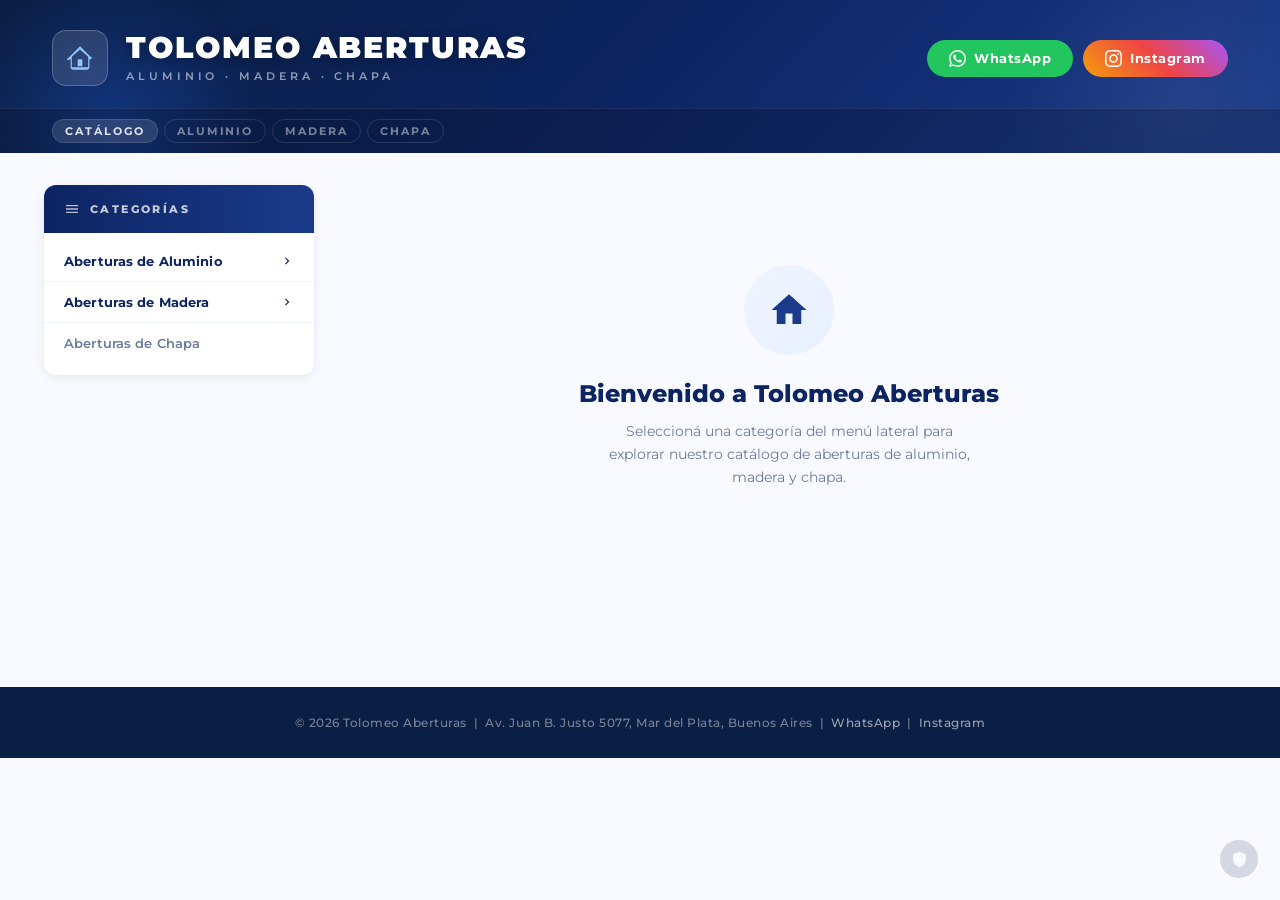
==== index.html @ f0bce443 "Add files via upload" ====
<!DOCTYPE html>
<html lang="es">
<head>
  <meta charset="UTF-8">
  <meta name="viewport" content="width=device-width, initial-scale=1.0">
  <title>Tolomeo Aberturas</title>
  <link rel="preconnect" href="https://fonts.googleapis.com">
  <link rel="preconnect" href="https://fonts.gstatic.com" crossorigin>
  <link href="https://fonts.googleapis.com/css2?family=Montserrat:wght@300;400;600;700;800;900&family=Merriweather:ital,wght@0,300;1,300&display=swap" rel="stylesheet">
  <script src="https://www.gstatic.com/firebasejs/9.23.0/firebase-app-compat.js"></script>
  <script src="https://www.gstatic.com/firebasejs/9.23.0/firebase-firestore-compat.js"></script>
  <style>
    :root {
      --blue-900: #0a1f44;
      --blue-800: #0c2461;
      --blue-700: #1a3a8a;
      --blue-500: #2563eb;
      --blue-100: #e8f0ff;
      --blue-50:  #f0f5ff;
      --gold:     #d4a630;
      --white:    #ffffff;
      --gray-50:  #f8faff;
      --gray-100: #edf1f9;
      --gray-300: #b0bcd4;
      --gray-500: #6b7a9c;
      --gray-700: #2d3a58;
      --shadow-sm: 0 2px 10px rgba(10,31,68,0.08);
      --shadow:    0 6px 28px rgba(10,31,68,0.13);
      --shadow-lg: 0 12px 48px rgba(10,31,68,0.2);
      --radius:    12px;
      --tr:        all 0.28s cubic-bezier(.4,0,.2,1);
    }
    *, *::before, *::after { box-sizing: border-box; margin: 0; padding: 0; }
    body {
      font-family: 'Montserrat', sans-serif;
      background: var(--gray-50);
      color: var(--gray-700);
      min-height: 100vh;
    }

    /* ── HEADER ─────────────────────────────────── */
    header {
      background: linear-gradient(135deg, var(--blue-900) 0%, var(--blue-800) 50%, var(--blue-700) 100%);
      position: relative;
      overflow: hidden;
    }
    header::before {
      content: '';
      position: absolute; top: -80px; right: -80px;
      width: 360px; height: 360px;
      background: radial-gradient(circle, rgba(255,255,255,0.06) 0%, transparent 70%);
      border-radius: 50%;
    }
    header::after {
      content: '';
      position: absolute; bottom: -120px; left: -40px;
      width: 300px; height: 300px;
      background: radial-gradient(circle, rgba(37,99,235,0.3) 0%, transparent 70%);
      border-radius: 50%;
    }
    .header-top {
      max-width: 1240px; margin: 0 auto;
      padding: 30px 32px 22px;
      display: flex; align-items: center; justify-content: space-between;
      position: relative; z-index: 2;
      gap: 20px; flex-wrap: wrap;
    }
    .brand { display: flex; align-items: center; gap: 18px; }
    .brand-icon {
      width: 56px; height: 56px;
      background: rgba(255,255,255,0.12);
      border: 1px solid rgba(255,255,255,0.22);
      border-radius: 14px;
      display: flex; align-items: center; justify-content: center;
      backdrop-filter: blur(4px);
    }
    .brand-icon svg { width: 28px; height: 28px; fill: #93c5fd; }
    .brand-text h1 {
      font-size: 1.9rem; font-weight: 900;
      color: #fff;
      letter-spacing: 0.06em; text-transform: uppercase;
      line-height: 1; text-shadow: 0 2px 12px rgba(0,0,0,0.3);
    }
    .brand-text p {
      font-size: 0.7rem; font-weight: 600;
      color: rgba(255,255,255,0.55);
      letter-spacing: 0.35em; text-transform: uppercase;
      margin-top: 5px;
    }
    .header-actions { display: flex; gap: 10px; align-items: center; flex-wrap: wrap; }
    .btn-contact {
      display: inline-flex; align-items: center; gap: 8px;
      padding: 10px 22px; border-radius: 50px;
      font-family: 'Montserrat', sans-serif;
      font-weight: 700; font-size: 0.8rem; letter-spacing: 0.04em;
      text-decoration: none; transition: var(--tr);
      white-space: nowrap;
    }
    .btn-contact svg { width: 17px; height: 17px; fill: currentColor; flex-shrink: 0; }
    .btn-wa  { background: #22c55e; color: #fff; }
    .btn-wa:hover  { background: #16a34a; transform: translateY(-2px); box-shadow: 0 8px 24px rgba(34,197,94,0.45); }
    .btn-ig  { background: linear-gradient(45deg,#f59e0b,#ef4444,#a855f7); color: #fff; }
    .btn-ig:hover  { transform: translateY(-2px); box-shadow: 0 8px 24px rgba(168,85,247,0.45); }

    .header-bar {
      background: rgba(0,0,0,0.18);
      border-top: 1px solid rgba(255,255,255,0.08);
      position: relative; z-index: 2;
    }
    .header-bar-inner {
      max-width: 1240px; margin: 0 auto; padding: 10px 32px;
      display: flex; align-items: center; gap: 6px;
    }
    .bar-tag {
      font-size: 0.68rem; font-weight: 700; letter-spacing: 0.18em;
      text-transform: uppercase; color: rgba(255,255,255,0.45);
      padding: 4px 12px; border-radius: 20px;
      border: 1px solid rgba(255,255,255,0.12);
    }
    .bar-tag.active {
      background: rgba(255,255,255,0.12);
      color: rgba(255,255,255,0.85);
    }

    /* ── LAYOUT ─────────────────────────────────── */
    .layout {
      max-width: 1240px; margin: 0 auto;
      padding: 32px 24px;
      display: grid; grid-template-columns: 270px 1fr;
      gap: 28px; align-items: start;
    }

    /* ── SIDEBAR ─────────────────────────────────── */
    .sidebar {
      position: sticky; top: 24px;
      background: #fff;
      border-radius: var(--radius);
      box-shadow: var(--shadow-sm);
      overflow: hidden;
    }
    .sidebar-header {
      background: linear-gradient(90deg, var(--blue-800), var(--blue-700));
      padding: 16px 20px;
      display: flex; align-items: center; gap: 10px;
    }
    .sidebar-header svg { width: 16px; height: 16px; fill: rgba(255,255,255,0.7); }
    .sidebar-header span {
      font-size: 0.68rem; font-weight: 800;
      letter-spacing: 0.22em; text-transform: uppercase;
      color: rgba(255,255,255,0.75);
    }
    .sidebar-body { padding: 8px 0 12px; }

    /* Accordion level-1 */
    .acc1 { list-style: none; }
    .acc1 > li { border-bottom: 1px solid var(--gray-100); }
    .acc1 > li:last-child { border-bottom: none; }

    .acc-btn {
      width: 100%; background: none; border: none; cursor: pointer;
      display: flex; align-items: center; justify-content: space-between;
      padding: 12px 20px;
      font-family: 'Montserrat', sans-serif;
      font-weight: 700; font-size: 0.82rem;
      color: var(--blue-800);
      text-align: left; letter-spacing: 0.01em;
      transition: var(--tr);
    }
    .acc-btn:hover { background: var(--blue-50); color: var(--blue-500); }
    .acc-btn.open  { background: var(--blue-50); color: var(--blue-700); }
    .acc-btn .chevron {
      width: 14px; height: 14px; fill: currentColor;
      transition: transform 0.3s ease; flex-shrink: 0;
    }
    .acc-btn.open .chevron { transform: rotate(90deg); }

    .acc-body {
      overflow: hidden; max-height: 0;
      transition: max-height 0.35s cubic-bezier(.4,0,.2,1);
    }
    .acc-body.open { max-height: 600px; }

    /* Level-2 */
    .acc2 { list-style: none; padding: 4px 0; }

    .acc2-btn {
      width: 100%; background: none; border: none; cursor: pointer;
      display: flex; align-items: center; justify-content: space-between;
      padding: 9px 20px 9px 34px;
      font-family: 'Montserrat', sans-serif;
      font-weight: 600; font-size: 0.78rem;
      color: var(--gray-500); text-align: left;
      transition: var(--tr);
    }
    .acc2-btn:hover { color: var(--blue-700); background: var(--blue-50); }
    .acc2-btn.open  { color: var(--blue-700); }
    .acc2-btn .chevron { width: 12px; height: 12px; fill: currentColor; transition: transform 0.3s; flex-shrink: 0; }
    .acc2-btn.open .chevron { transform: rotate(90deg); }

    .acc2-body { overflow: hidden; max-height: 0; transition: max-height 0.3s ease; }
    .acc2-body.open { max-height: 200px; }

    /* Level-3 leaves */
    .acc3 { list-style: none; padding: 4px 0 6px; }
    .leaf {
      padding: 8px 20px 8px 50px;
      font-size: 0.76rem; font-weight: 500;
      color: var(--gray-500); cursor: pointer;
      transition: var(--tr);
      display: flex; align-items: center; gap: 8px;
    }
    .leaf::before {
      content: ''; width: 4px; height: 4px; border-radius: 50%;
      background: var(--gray-300); flex-shrink: 0; transition: var(--tr);
    }
    .leaf:hover { color: var(--blue-700); background: var(--blue-50); }
    .leaf:hover::before { background: var(--blue-500); }
    .leaf.sel { color: var(--blue-700); background: var(--blue-100); font-weight: 700; }
    .leaf.sel::before { background: var(--blue-700); }

    /* Direct leaf (no children) */
    .acc-btn.leaf-dir {
      color: var(--gray-500); font-weight: 600; font-size: 0.82rem;
    }
    .acc-btn.leaf-dir:hover { color: var(--blue-700); }
    .acc-btn.leaf-dir.sel { background: var(--blue-100); color: var(--blue-700); font-weight: 700; }

    /* ── PRODUCTS AREA ───────────────────────────── */
    main { min-height: 400px; }

    .prod-header {
      display: flex; align-items: flex-end; justify-content: space-between;
      margin-bottom: 24px; padding-bottom: 16px;
      border-bottom: 2px solid var(--gray-100);
    }
    .prod-header h2 {
      font-size: 1.3rem; font-weight: 800;
      color: var(--blue-800); letter-spacing: 0.02em;
    }
    .prod-count {
      font-size: 0.75rem; font-weight: 600;
      color: var(--gray-300); letter-spacing: 0.06em;
    }

    .prod-grid {
      display: grid;
      grid-template-columns: repeat(auto-fill, minmax(210px, 1fr));
      gap: 20px;
    }

    .prod-card {
      background: #fff; border-radius: var(--radius);
      box-shadow: var(--shadow-sm); overflow: hidden;
      transition: var(--tr); cursor: default;
    }
    .prod-card:hover { transform: translateY(-5px); box-shadow: var(--shadow); }
    .prod-card img {
      width: 100%; max-width: 100%; height: 185px; object-fit: cover; display: block;
    }
    .prod-card-placeholder {
      width: 100%; height: 185px;
      background: linear-gradient(135deg, var(--blue-50), var(--gray-100));
      display: flex; align-items: center; justify-content: center;
    }
    .prod-card-placeholder svg { width: 44px; height: 44px; fill: var(--gray-300); }
    .prod-info { padding: 16px 18px 18px; }
    .prod-title {
      font-size: 0.9rem; font-weight: 700;
      color: var(--blue-800); margin-bottom: 7px; line-height: 1.35;
    }
    .prod-caption {
      font-size: 0.76rem; color: var(--gray-500);
      line-height: 1.55; margin-bottom: 12px;
      font-family: 'Merriweather', serif; font-style: italic; font-weight: 300;
    }
    .prod-price {
      font-size: 1.05rem; font-weight: 900;
      color: var(--blue-700); letter-spacing: 0.02em;
      display: inline-block;
      background: var(--blue-50); padding: 4px 12px; border-radius: 6px;
    }

    /* States */
    .state-welcome {
      display: flex; flex-direction: column; align-items: center;
      justify-content: center; text-align: center; padding: 80px 20px;
    }
    .state-icon {
      width: 90px; height: 90px; border-radius: 50%;
      background: linear-gradient(135deg, var(--blue-50), var(--blue-100));
      display: flex; align-items: center; justify-content: center;
      margin-bottom: 24px;
    }
    .state-icon svg { width: 42px; height: 42px; fill: var(--blue-700); }
    .state-welcome h2 {
      font-size: 1.5rem; font-weight: 800; color: var(--blue-800);
      margin-bottom: 12px;
    }
    .state-welcome p {
      font-size: 0.88rem; color: var(--gray-500); max-width: 380px;
      line-height: 1.65; margin: 0 auto;
    }

    .state-empty { text-align: center; padding: 60px 20px; color: var(--gray-300); }
    .state-empty svg { width: 56px; height: 56px; fill: var(--gray-100); margin-bottom: 14px; }
    .state-empty p { font-size: 0.85rem; font-weight: 600; }

    .loading {
      display: flex; align-items: center; justify-content: center;
      gap: 12px; padding: 60px; color: var(--gray-300); font-size: 0.85rem; font-weight: 600;
    }
    .spinner {
      width: 22px; height: 22px; border-radius: 50%;
      border: 2.5px solid var(--gray-100); border-top-color: var(--blue-500);
      animation: spin 0.75s linear infinite;
    }
    @keyframes spin { to { transform: rotate(360deg); } }

    /* ── FOOTER ─────────────────────────────────── */
    footer {
      margin-top: 70px;
      background: var(--blue-900);
      color: rgba(255,255,255,0.45);
      text-align: center; padding: 28px 24px;
      font-size: 0.78rem; font-weight: 500; letter-spacing: 0.04em;
    }
    footer a { color: rgba(255,255,255,0.6); text-decoration: none; }
    footer a:hover { color: rgba(255,255,255,0.9); }

    /* Floating admin link (hidden, subtle) */
    .admin-fab {
      position: fixed; bottom: 22px; right: 22px;
      width: 38px; height: 38px; border-radius: 50%;
      background: var(--blue-900); color: #fff;
      display: flex; align-items: center; justify-content: center;
      text-decoration: none; opacity: 0.15; transition: opacity 0.3s;
      z-index: 200;
    }
    .admin-fab:hover { opacity: 0.8; }
    .admin-fab svg { width: 17px; height: 17px; fill: #fff; }

    /* ── RESPONSIVE ─────────────────────────────── */
    @media (max-width: 800px) {
      .layout { grid-template-columns: 1fr; }
      .sidebar { position: static; }
      .header-top { flex-direction: column; text-align: center; align-items: center; }
      .brand-text h1 { font-size: 1.5rem; }
    }
  </style>
</head>
<body>

<!-- ═══ HEADER ═══════════════════════════════════════════ -->
<header>
  <div class="header-top">
    <div class="brand">
      <div class="brand-icon">
        <svg viewBox="0 0 24 24"><path d="M3 13h1v7c0 1.1.9 2 2 2h12c1.1 0 2-.9 2-2v-7h1c.55 0 1-.45 1-1s-.45-1-1-1L12 2 2 12c-.55 0-1 .45-1 1s.45 1 1 1zm9-8.31L19 11v9H5v-9l7-6.31zM10 13h4v6h-4z"/></svg>
      </div>
      <div class="brand-text">
        <h1>Tolomeo Aberturas</h1>
        <p>Aluminio &middot; Madera &middot; Chapa</p>
      </div>
    </div>
    <div class="header-actions">
      <a href="https://wa.me/2235220206?text=Hola!%20Quiero%20consultar%20sobre%20sus%20aberturas" 
         target="_blank" class="btn-contact btn-wa">
        <svg viewBox="0 0 24 24"><path d="M17.472 14.382c-.297-.149-1.758-.867-2.03-.967-.273-.099-.471-.148-.67.15-.197.297-.767.966-.94 1.164-.173.199-.347.223-.644.075-.297-.15-1.255-.463-2.39-1.475-.883-.788-1.48-1.761-1.653-2.059-.173-.297-.018-.458.13-.606.134-.133.298-.347.446-.52.149-.174.198-.298.298-.497.099-.198.05-.371-.025-.52-.075-.149-.669-1.612-.916-2.207-.242-.579-.487-.5-.669-.51-.173-.008-.371-.01-.57-.01-.198 0-.52.074-.792.372-.272.297-1.04 1.016-1.04 2.479 0 1.462 1.065 2.875 1.213 3.074.149.198 2.096 3.2 5.077 4.487.709.306 1.262.489 1.694.625.712.227 1.36.195 1.871.118.571-.085 1.758-.719 2.006-1.413.248-.694.248-1.289.173-1.413-.074-.124-.272-.198-.57-.347m-5.421 7.403h-.004a9.87 9.87 0 0 1-5.031-1.378l-.361-.214-3.741.982.998-3.648-.235-.374a9.86 9.86 0 0 1-1.51-5.26c.001-5.45 4.436-9.884 9.888-9.884 2.64 0 5.122 1.03 6.988 2.898a9.825 9.825 0 0 1 2.893 6.994c-.003 5.45-4.437 9.884-9.885 9.884m8.413-18.297A11.815 11.815 0 0 0 12.05 0C5.495 0 .16 5.335.157 11.892c0 2.096.547 4.142 1.588 5.945L.057 24l6.305-1.654a11.882 11.882 0 0 0 5.683 1.448h.005c6.554 0 11.89-5.335 11.893-11.893a11.821 11.821 0 0 0-3.48-8.413Z"/></svg>
        WhatsApp
      </a>
      <a href="https://instagram.com/tolomeoaberturas" 
         target="_blank" class="btn-contact btn-ig">
        <svg viewBox="0 0 24 24"><path d="M12 2.163c3.204 0 3.584.012 4.85.07 3.252.148 4.771 1.691 4.919 4.919.058 1.265.069 1.645.069 4.849 0 3.205-.012 3.584-.069 4.849-.149 3.225-1.664 4.771-4.919 4.919-1.266.058-1.644.07-4.85.07-3.204 0-3.584-.012-4.849-.07-3.26-.149-4.771-1.699-4.919-4.92-.058-1.265-.07-1.644-.07-4.849 0-3.204.013-3.583.07-4.849.149-3.227 1.664-4.771 4.919-4.919 1.266-.057 1.645-.069 4.849-.069zm0-2.163c-3.259 0-3.667.014-4.947.072-4.358.2-6.78 2.618-6.98 6.98-.059 1.281-.073 1.689-.073 4.948 0 3.259.014 3.668.072 4.948.2 4.358 2.618 6.78 6.98 6.98 1.281.058 1.689.072 4.948.072 3.259 0 3.668-.014 4.948-.072 4.354-.2 6.782-2.618 6.979-6.98.059-1.28.073-1.689.073-4.948 0-3.259-.014-3.667-.072-4.947-.196-4.354-2.617-6.78-6.979-6.98-1.281-.059-1.69-.073-4.949-.073zm0 5.838c-3.403 0-6.162 2.759-6.162 6.162s2.759 6.163 6.162 6.163 6.162-2.759 6.162-6.163c0-3.403-2.759-6.162-6.162-6.162zm0 10.162c-2.209 0-4-1.79-4-4 0-2.209 1.791-4 4-4s4 1.791 4 4c0 2.21-1.791 4-4 4zm6.406-11.845c-.796 0-1.441.645-1.441 1.44s.645 1.44 1.441 1.44c.795 0 1.439-.645 1.439-1.44s-.644-1.44-1.439-1.44z"/></svg>
        Instagram
      </a>
    </div>
  </div>
  <div class="header-bar">
    <div class="header-bar-inner">
      <span class="bar-tag active">Catálogo</span>
      <span class="bar-tag">Aluminio</span>
      <span class="bar-tag">Madera</span>
      <span class="bar-tag">Chapa</span>
    </div>
  </div>
</header>

<!-- Secciones gestionables por Admin -->
<div id="site-sections"></div>

<!-- ═══ LAYOUT ═══════════════════════════════════════════ -->
<div class="layout">

  <!-- SIDEBAR -->
  <aside class="sidebar">
    <div class="sidebar-header">
      <svg viewBox="0 0 24 24"><path d="M3 18h18v-2H3v2zm0-5h18v-2H3v2zm0-7v2h18V6H3z"/></svg>
      <span>Categorías</span>
    </div>
    <div class="sidebar-body">
      <ul class="acc1" id="menu">

        <!-- ALUMINIO -->
        <li>
          <button class="acc-btn" id="btn-alu" onclick="toggleL1(this)">
            <span>Aberturas de Aluminio</span>
            <svg class="chevron" viewBox="0 0 24 24"><path d="M8.59 16.59L13.17 12 8.59 7.41 10 6l6 6-6 6z"/></svg>
          </button>
          <div class="acc-body" id="body-alu">
            <ul class="acc2">
              <!-- Herrero -->
              <li>
                <button class="acc2-btn" onclick="toggleL2(this)">
                  <span>Línea Herrero</span>
                  <svg class="chevron" viewBox="0 0 24 24"><path d="M8.59 16.59L13.17 12 8.59 7.41 10 6l6 6-6 6z"/></svg>
                </button>
                <div class="acc2-body">
                  <ul class="acc3">
                    <li class="leaf" onclick="selectCat(this,'aluminio_herrero_puertas','Línea Herrero — Puertas')">Puertas</li>
                    <li class="leaf" onclick="selectCat(this,'aluminio_herrero_ventanas','Línea Herrero — Ventanas')">Ventanas</li>
                    <li class="leaf" onclick="selectCat(this,'aluminio_herrero_portones','Línea Herrero — Portones')">Portones</li>
                  </ul>
                </div>
              </li>
              <!-- Modena -->
              <li>
                <button class="acc2-btn" onclick="toggleL2(this)">
                  <span>Línea Modena</span>
                  <svg class="chevron" viewBox="0 0 24 24"><path d="M8.59 16.59L13.17 12 8.59 7.41 10 6l6 6-6 6z"/></svg>
                </button>
                <div class="acc2-body">
                  <ul class="acc3">
                    <li class="leaf" onclick="selectCat(this,'aluminio_modena_puertas','Línea Modena — Puertas')">Puertas</li>
                    <li class="leaf" onclick="selectCat(this,'aluminio_modena_ventanas','Línea Modena — Ventanas')">Ventanas</li>
                    <li class="leaf" onclick="selectCat(this,'aluminio_modena_portones','Línea Modena — Portones')">Portones</li>
                  </ul>
                </div>
              </li>
              <!-- A30 -->
              <li>
                <button class="acc-btn leaf-dir" style="padding-left:34px;font-size:0.78rem;"
                  onclick="selectCatBtn(this,'aluminio_a30','Aluminio A30')">
                  A30
                </button>
              </li>
              <!-- RPT -->
              <li>
                <button class="acc-btn leaf-dir" style="padding-left:34px;font-size:0.78rem;"
                  onclick="selectCatBtn(this,'aluminio_rpt','Aluminio RPT')">
                  RPT
                </button>
              </li>
            </ul>
          </div>
        </li>

        <!-- MADERA -->
        <li>
          <button class="acc-btn" onclick="toggleL1(this)">
            <span>Aberturas de Madera</span>
            <svg class="chevron" viewBox="0 0 24 24"><path d="M8.59 16.59L13.17 12 8.59 7.41 10 6l6 6-6 6z"/></svg>
          </button>
          <div class="acc-body">
            <ul class="acc3" style="padding: 8px 0 8px 20px;">
              <li class="leaf" onclick="selectCat(this,'madera_puertas_exterior','Madera — Puertas Exterior')">Puertas Exterior</li>
              <li class="leaf" onclick="selectCat(this,'madera_portones_exterior','Madera — Portones Exterior')">Portones Exterior</li>
              <li class="leaf" onclick="selectCat(this,'madera_puertas_interior','Madera — Puertas Interior')">Puertas Interior</li>
            </ul>
          </div>
        </li>

        <!-- CHAPA -->
        <li>
          <button class="acc-btn leaf-dir" onclick="selectCatBtn(this,'chapa','Aberturas de Chapa')">
            <span>Aberturas de Chapa</span>
          </button>
        </li>

      </ul>
    </div>
  </aside>

  <!-- MAIN PRODUCT AREA -->
  <main id="main">
    <div class="state-welcome">
      <div class="state-icon">
        <svg viewBox="0 0 24 24"><path d="M10 20v-6h4v6h5v-8h3L12 3 2 12h3v8z"/></svg>
      </div>
      <h2>Bienvenido a Tolomeo Aberturas</h2>
      <p>Seleccioná una categoría del menú lateral para explorar nuestro catálogo de aberturas de aluminio, madera y chapa.</p>
    </div>
  </main>

</div>

<!-- FOOTER -->
<footer>
  <p>© 2026 Tolomeo Aberturas &nbsp;|&nbsp; Av. Juan B. Justo 5077, Mar del Plata, Buenos Aires &nbsp;|&nbsp; 
    <a href="https://wa.me/2235220206" target="_blank">WhatsApp</a> &nbsp;|&nbsp;
    <a href="https://www.instagram.com/tolomeoaberturas?igsh=Zm13d3hua2gwcjM2" target="_blank">Instagram</a>
  </p>
</footer>

<a href="Admin.html" class="admin-fab" title="Administración">
  <svg viewBox="0 0 24 24"><path d="M12 1L3 5v6c0 5.55 3.84 10.74 9 12 5.16-1.26 9-6.45 9-12V5l-9-4z"/></svg>
</a>

<!-- Lightbox modal para ver publicación completa -->
<div id="lightbox" onclick="if(event.target===this) closeLightbox()" style="display:none;position:fixed;inset:0;align-items:center;justify-content:center;background:rgba(0,0,0,0.75);z-index:9999;padding:24px;overflow:auto;">
  <div style="max-width:920px;width:100%;background:#fff;border-radius:12px;overflow:hidden;max-height:92vh;">
    <div style="position:relative;padding:12px;text-align:right;background:#111;color:#fff;"></div>
    <div style="padding:18px;text-align:center;overflow:hidden;">
      <img id="lightbox-img" src="" alt="" style="max-width:100%;max-height:70vh;height:auto;border-radius:8px;display:block;margin:0 auto 12px;">
      <div id="lightbox-title" style="font-weight:800;color:#222;margin-bottom:6px"></div>
      <div id="lightbox-caption" style="color:#444;line-height:1.5"></div>
      <div style="margin-top:12px;text-align:center;"><button onclick="closeLightbox()" style="padding:8px 14px;border-radius:8px;border:none;background:#0c2461;color:#fff;cursor:pointer">Cerrar</button></div>
    </div>
  </div>
</div>

<!-- ═══ SCRIPTS ════════════════════════════════════════════ -->
<script>
// ╔══════════════════════════════════════════════════════════╗
// ║  CONFIGURACIÓN FIREBASE — se puede guardar desde Admin   ║
// ║  Obtené estos valores desde: console.firebase.google.com ║
// ╚══════════════════════════════════════════════════════════╝
const FIREBASE_CONFIG = {
  apiKey: "AIzaSyB_3dI3r7xtNw__MXX20mnCAksZnpQCD9U",
  authDomain: "tolomeopuertasyventnas.firebaseapp.com",
  databaseURL: "https://tolomeopuertasyventnas-default-rtdb.firebaseio.com",
  projectId: "tolomeopuertasyventnas",
  storageBucket: "tolomeopuertasyventnas.firebasestorage.app",
  messagingSenderId: "12516780742",
  appId: "1:12516780742:web:d02cf94fbde8c9498545c7",
  measurementId: "G-V3DTZWJCN6"
};

// ╔══════════════════════════════════════════════════════════╗
// ║  CONTACTO — ACTUALIZAR CON DATOS REALES                 ║
// ╚══════════════════════════════════════════════════════════╝
// WhatsApp: reemplazá XXXXXXXXXX con tu número (sin 0 ni 15)
// Instagram: reemplazá tolomeoaberturas con tu usuario

let db = null;
let selLeaf = null;

try {
  if (!firebase.apps.length) firebase.initializeApp(FIREBASE_CONFIG);
  db = firebase.firestore();
} catch(e) {
  console.warn('Firebase error:', e.message);
}

/* — Accordion Level 1 — */
function toggleL1(btn) {
  const body = btn.nextElementSibling;
  const isOpen = body.classList.contains('open');
  // Cerrar todos
  document.querySelectorAll('.acc-btn:not(.leaf-dir)').forEach(b => {
    b.classList.remove('open');
    const c = b.nextElementSibling;
    if (c && c.classList.contains('acc-body')) c.classList.remove('open');
  });
  if (!isOpen) { btn.classList.add('open'); body.classList.add('open'); }
}

/* — Accordion Level 2 — */
function toggleL2(btn) {
  const body = btn.nextElementSibling;
  const isOpen = body.classList.contains('open');
  const parent = btn.closest('.acc2');
  parent.querySelectorAll('.acc2-btn').forEach(b => {
    b.classList.remove('open');
    const c = b.nextElementSibling;
    if (c) c.classList.remove('open');
  });
  if (!isOpen) { btn.classList.add('open'); body.classList.add('open'); }
}

/* — Select leaf category — */
function selectCat(el, catId, catName) {
  document.querySelectorAll('.leaf').forEach(l => l.classList.remove('sel'));
  document.querySelectorAll('.acc-btn.leaf-dir').forEach(b => b.classList.remove('sel'));
  el.classList.add('sel');
  loadProducts(catId, catName);
}

function selectCatBtn(btn, catId, catName) {
  document.querySelectorAll('.leaf').forEach(l => l.classList.remove('sel'));
  document.querySelectorAll('.acc-btn.leaf-dir').forEach(b => b.classList.remove('sel'));
  btn.classList.add('sel');
  loadProducts(catId, catName);
}

/* — Load products from Firebase — */
async function loadProducts(catId, catName) {
  const main = document.getElementById('main');
  main.innerHTML = `
    <div class="prod-header">
      <h2>${catName}</h2>
      <span class="prod-count">Cargando...</span>
    </div>
    <div class="loading"><div class="spinner"></div> Cargando productos...</div>
  `;

  if (!db) {
    main.innerHTML = `
      <div class="prod-header"><h2>${catName}</h2><span class="prod-count">—</span></div>
      <div class="state-empty">
        <svg viewBox="0 0 24 24"><path d="M12 2C6.48 2 2 6.48 2 12s4.48 10 10 10 10-4.48 10-10S17.52 2 12 2zm1 15h-2v-2h2v2zm0-4h-2V7h2v6z"/></svg>
        <p>Firebase no configurado. Conectá desde <a href="Admin.html">Panel Admin</a> o guardá la configuración en localStorage.</p>
      </div>`;
    return;
  }

  try {
    const snap = await db.collection('products')
      .where('category', '==', catId)
      .orderBy('createdAt', 'desc')
      .get();

    const products = snap.docs.map(d => ({ id: d.id, ...d.data() }));
    renderProducts(catName, products);
  } catch(e) {
    console.error(e);
    main.innerHTML = `
      <div class="prod-header"><h2>${catName}</h2></div>
      <div class="state-empty">
        <p>Error al cargar. Verificá la configuración de Firebase y los índices de Firestore.</p>
      </div>`;
  }
}

function renderProducts(catName, products) {
  const main = document.getElementById('main');
  const imgPlaceholder = `<div class="prod-card-placeholder"><svg viewBox="0 0 24 24" fill="currentColor" style="color:#b0bcd4"><path d="M21 19V5c0-1.1-.9-2-2-2H5c-1.1 0-2 .9-2 2v14c0 1.1.9 2 2 2h14c1.1 0 2-.9 2-2zM8.5 13.5l2.5 3.01L14.5 12l4.5 6H5l3.5-4.5z"/></svg></div>`;

  let html = `
    <div class="prod-header">
      <h2>${catName}</h2>
      <span class="prod-count">${products.length} producto${products.length !== 1 ? 's' : ''}</span>
    </div>`;

  if (products.length === 0) {
    html += `<div class="state-empty">
      <svg viewBox="0 0 24 24"><path d="M19 3H5c-1.1 0-2 .9-2 2v14c0 1.1.9 2 2 2h14c1.1 0 2-.9 2-2V5c0-1.1-.9-2-2-2zm-1 16H6a1 1 0 0 1-1-1V6a1 1 0 0 1 1-1h12a1 1 0 0 1 1 1v12a1 1 0 0 1-1 1z"/></svg>
      <p>No hay productos en esta categoría todavía.</p>
    </div>`;
  } else {
    html += '<div class="prod-grid">';
    products.forEach(p => {
      html += `<div class="prod-card">
            ${ (p.imageThumbBase64 || p.imageBase64)
              ? `<img src="${p.imageThumbBase64 || p.imageBase64}" alt="${escHtml(p.title || '')}" loading="lazy">`
              : imgPlaceholder}
        <div class="prod-info">
          <div class="prod-title">${escHtml(p.title || 'Sin título')}</div>
          ${p.caption ? `<div class="prod-caption">${escHtml(p.caption)}</div>` : ''}
          ${p.price    ? `<div class="prod-price">${escHtml(p.price)}</div>` : ''}
        </div>
      </div>`;
    });
    html += '</div>';
  }

  main.innerHTML = html;

  // Añadir listeners para abrir lightbox al tocar la imagen
  try {
    const cards = main.querySelectorAll('.prod-grid .prod-card');
    cards.forEach((card, i) => {
      const img = card.querySelector('img');
      if (img) {
        img.style.cursor = 'pointer';
        img.addEventListener('click', () => {
          const p = products[i] || {};
          openLightbox(p.imageBase64 || p.imageThumbBase64 || img.src, p.caption || '', p.title || '');
        });
      }
    });
  } catch(e) { console.warn('lightbox init error', e); }
}

function escHtml(s) {
  return String(s)
    .replace(/&/g,'&amp;').replace(/</g,'&lt;')
    .replace(/>/g,'&gt;').replace(/"/g,'&quot;');
}

/* Lightbox */
function openLightbox(src, caption, title) {
  const box = document.getElementById('lightbox');
  document.getElementById('lightbox-img').src = src || '';
  document.getElementById('lightbox-caption').textContent = caption || '';
  document.getElementById('lightbox-title').textContent = title || '';
  box.style.display = 'flex';
}
function closeLightbox() {
  const box = document.getElementById('lightbox');
  box.style.display = 'none';
  document.getElementById('lightbox-img').src = '';
}

/* Cargar configuración y secciones desde Firestore */
async function applySiteConfig() {
  if (!db) return;
  try {
    const [cfgDoc, secsDoc] = await Promise.all([
      db.collection('siteConfig').doc('config').get(),
      db.collection('siteConfig').doc('sections').get(),
    ]);

    if (cfgDoc.exists) {
      const cfg = cfgDoc.data();
      if (cfg.pageTitle)    document.title = cfg.pageTitle;
      if (cfg.brandTitle) {
        const h = document.querySelector('.brand-text h1');
        if (h) h.textContent = cfg.brandTitle;
      }
      if (cfg.bgColor)      document.body.style.background = cfg.bgColor;
      if (cfg.textColor)    document.body.style.color = cfg.textColor;
      if (cfg.baseFontSize) document.documentElement.style.fontSize = cfg.baseFontSize + 'px';
    }

    if (secsDoc.exists) {
      const secs = secsDoc.data()?.items || [];
      const container = document.getElementById('site-sections');
      if (Array.isArray(secs) && container) {
        container.innerHTML = '';
        secs.forEach(s => {
          const el = document.createElement('section');
          el.style.padding = '28px 24px';
          el.style.maxWidth = '1240px';
          el.style.margin = '0 auto';
          el.innerHTML = `<h2 style="font-size:1.3rem;color:var(--blue-800);margin-bottom:8px">${escHtml(s.title||'')}</h2><div style="color:inherit">${s.content||''}</div>`;
          container.appendChild(el);
        });
      }
    }
  } catch(e) { console.warn('applySiteConfig error', e); }
}

// Aplicar configuración al cargar la página
applySiteConfig();
</script>
</body>
</html>
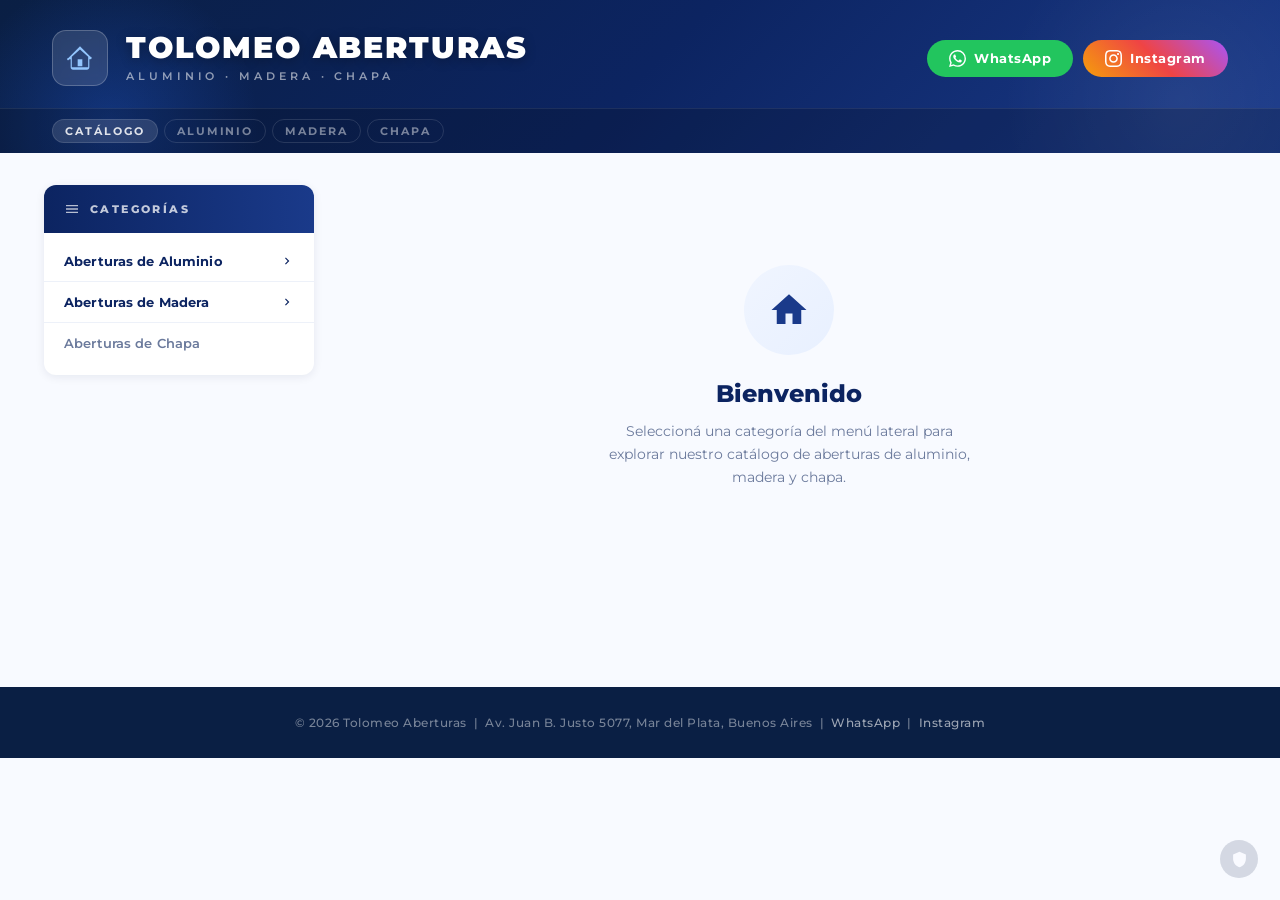
==== commit 2b11a189: "Add files via upload" ====
--- a/index.html
+++ b/index.html
@@ -486,7 +486,7 @@
       <div class="state-icon">
         <svg viewBox="0 0 24 24"><path d="M10 20v-6h4v6h5v-8h3L12 3 2 12h3v8z"/></svg>
       </div>
-      <h2>Bienvenido a Tolomeo Aberturas</h2>
+      <h2>Bienvenido</h2>
       <p>Seleccioná una categoría del menú lateral para explorar nuestro catálogo de aberturas de aluminio, madera y chapa.</p>
     </div>
   </main>
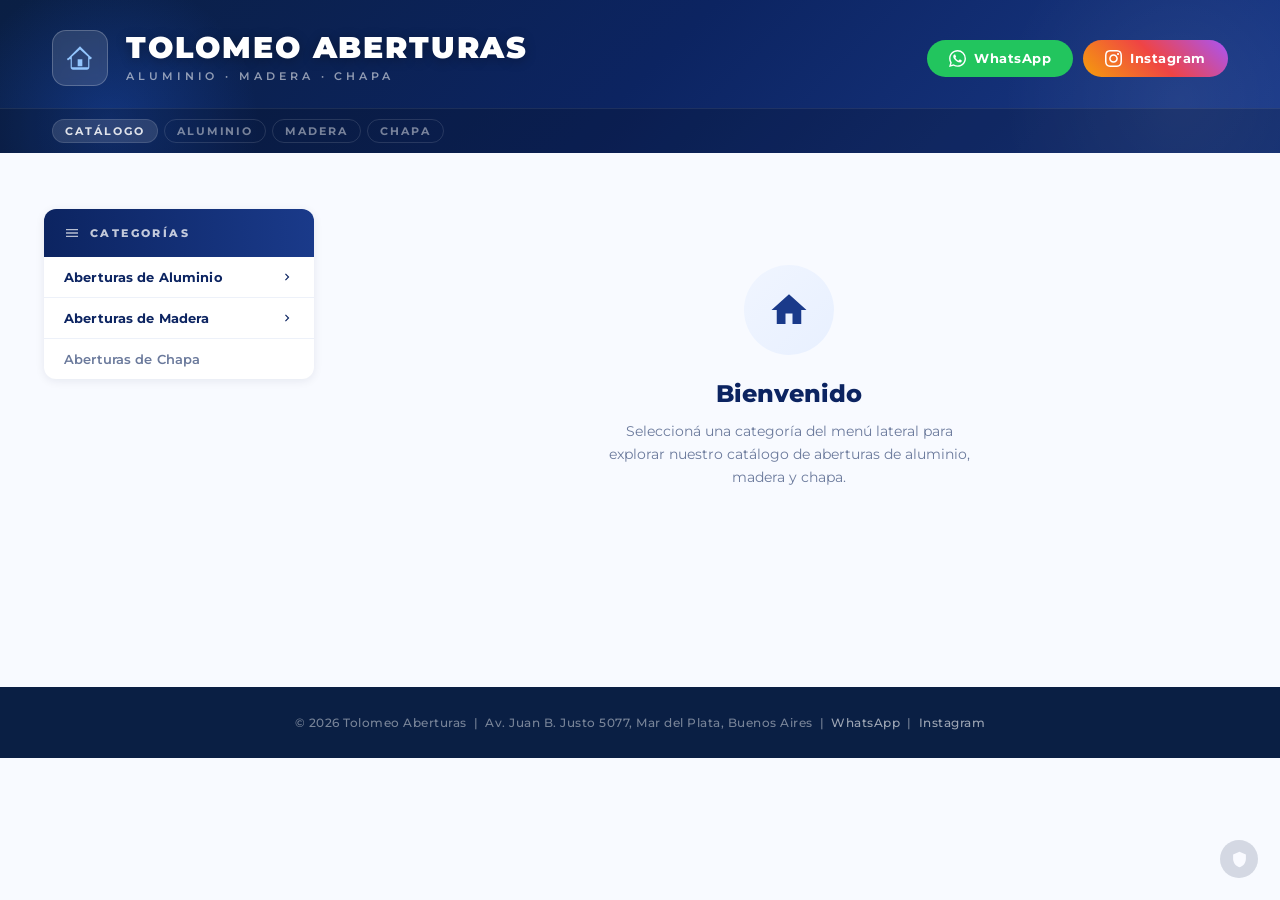
==== commit c12491ee: "Add files via upload" ====
--- a/index.html
+++ b/index.html
@@ -36,6 +36,8 @@
       background: var(--gray-50);
       color: var(--gray-700);
       min-height: 100vh;
+      overflow-x: hidden;
+      word-break: break-word;
     }
 
     /* ── HEADER ─────────────────────────────────── */
@@ -64,6 +66,8 @@
       display: flex; align-items: center; justify-content: space-between;
       position: relative; z-index: 2;
       gap: 20px; flex-wrap: wrap;
+      width: 100%;
+      overflow-x: hidden;
     }
     .brand { display: flex; align-items: center; gap: 18px; }
     .brand-icon {
@@ -80,12 +84,17 @@
       color: #fff;
       letter-spacing: 0.06em; text-transform: uppercase;
       line-height: 1; text-shadow: 0 2px 12px rgba(0,0,0,0.3);
+      word-wrap: break-word;
+      word-break: break-word;
+      max-width: 100%;
     }
     .brand-text p {
       font-size: 0.7rem; font-weight: 600;
       color: rgba(255,255,255,0.55);
       letter-spacing: 0.35em; text-transform: uppercase;
       margin-top: 5px;
+      word-wrap: break-word;
+      word-break: break-word;
     }
     .header-actions { display: flex; gap: 10px; align-items: center; flex-wrap: wrap; }
     .btn-contact {
@@ -106,16 +115,22 @@
       background: rgba(0,0,0,0.18);
       border-top: 1px solid rgba(255,255,255,0.08);
       position: relative; z-index: 2;
+      overflow-x: hidden;
     }
     .header-bar-inner {
       max-width: 1240px; margin: 0 auto; padding: 10px 32px;
       display: flex; align-items: center; gap: 6px;
+      overflow-x: auto;
+      width: 100%;
+      -webkit-overflow-scrolling: touch;
     }
     .bar-tag {
       font-size: 0.68rem; font-weight: 700; letter-spacing: 0.18em;
       text-transform: uppercase; color: rgba(255,255,255,0.45);
       padding: 4px 12px; border-radius: 20px;
       border: 1px solid rgba(255,255,255,0.12);
+      white-space: nowrap;
+      flex-shrink: 0;
     }
     .bar-tag.active {
       background: rgba(255,255,255,0.12);
@@ -128,6 +143,8 @@
       padding: 32px 24px;
       display: grid; grid-template-columns: 270px 1fr;
       gap: 28px; align-items: start;
+      width: 100%;
+      overflow-x: hidden;
     }
 
     /* ── SIDEBAR ─────────────────────────────────── */
@@ -137,17 +154,24 @@
       border-radius: var(--radius);
       box-shadow: var(--shadow-sm);
       overflow: hidden;
+      overflow-x: hidden;
+      max-width: 100%;
     }
     .sidebar-header {
       background: linear-gradient(90deg, var(--blue-800), var(--blue-700));
       padding: 16px 20px;
       display: flex; align-items: center; gap: 10px;
-    }
-    .sidebar-header svg { width: 16px; height: 16px; fill: rgba(255,255,255,0.7); }
+      overflow-x: hidden;
+    }
+    .sidebar-header svg { width: 16px; height: 16px; fill: rgba(255,255,255,0.7); flex-shrink: 0; }
     .sidebar-header span {
       font-size: 0.68rem; font-weight: 800;
       letter-spacing: 0.22em; text-transform: uppercase;
       color: rgba(255,255,255,0.75);
+      word-wrap: break-word;
+      word-break: break-word;
+      min-width: 0;
+    }
     }
     .sidebar-body { padding: 8px 0 12px; }
 
@@ -165,6 +189,9 @@
       color: var(--blue-800);
       text-align: left; letter-spacing: 0.01em;
       transition: var(--tr);
+      min-width: 0;
+      word-wrap: break-word;
+      word-break: break-word;
     }
     .acc-btn:hover { background: var(--blue-50); color: var(--blue-500); }
     .acc-btn.open  { background: var(--blue-50); color: var(--blue-700); }
@@ -226,25 +253,37 @@
     .acc-btn.leaf-dir.sel { background: var(--blue-100); color: var(--blue-700); font-weight: 700; }
 
     /* ── PRODUCTS AREA ───────────────────────────── */
-    main { min-height: 400px; }
+    main { 
+      min-height: 400px; 
+      width: 100%;
+      overflow-x: hidden;
+    }
 
     .prod-header {
       display: flex; align-items: flex-end; justify-content: space-between;
       margin-bottom: 24px; padding-bottom: 16px;
       border-bottom: 2px solid var(--gray-100);
+      flex-wrap: wrap;
+      gap: 10px;
+      width: 100%;
+      overflow-x: hidden;
     }
     .prod-header h2 {
       font-size: 1.3rem; font-weight: 800;
       color: var(--blue-800); letter-spacing: 0.02em;
+      word-wrap: break-word;
+      word-break: break-word;
+      min-width: 0;
     }
     .prod-count {
       font-size: 0.75rem; font-weight: 600;
       color: var(--gray-300); letter-spacing: 0.06em;
+      white-space: nowrap;
     }
 
     .prod-grid {
       display: grid;
-      grid-template-columns: repeat(auto-fill, minmax(210px, 1fr));
+      grid-template-columns: repeat(auto-fill, minmax(180px, 1fr));
       gap: 20px;
     }
 
@@ -252,32 +291,59 @@
       background: #fff; border-radius: var(--radius);
       box-shadow: var(--shadow-sm); overflow: hidden;
       transition: var(--tr); cursor: default;
+      display: flex; flex-direction: column;
+      min-height: 0;
     }
     .prod-card:hover { transform: translateY(-5px); box-shadow: var(--shadow); }
     .prod-card img {
-      width: 100%; max-width: 100%; height: 185px; object-fit: cover; display: block;
+      width: 100%; height: 185px; object-fit: cover; display: block;
+      flex-shrink: 0;
     }
     .prod-card-placeholder {
       width: 100%; height: 185px;
       background: linear-gradient(135deg, var(--blue-50), var(--gray-100));
       display: flex; align-items: center; justify-content: center;
+      flex-shrink: 0;
     }
     .prod-card-placeholder svg { width: 44px; height: 44px; fill: var(--gray-300); }
-    .prod-info { padding: 16px 18px 18px; }
+    .prod-info { 
+      padding: 16px 14px 18px; 
+      overflow: hidden;
+      flex: 1;
+      display: flex;
+      flex-direction: column;
+      min-height: 0;
+    }
     .prod-title {
-      font-size: 0.9rem; font-weight: 700;
-      color: var(--blue-800); margin-bottom: 7px; line-height: 1.35;
+      font-size: 0.85rem; font-weight: 700;
+      color: var(--blue-800); margin-bottom: 7px; line-height: 1.3;
+      overflow: hidden;
+      word-wrap: break-word;
+      word-break: break-word;
+      display: -webkit-box;
+      -webkit-line-clamp: 3;
+      -webkit-box-orient: vertical;
     }
     .prod-caption {
-      font-size: 0.76rem; color: var(--gray-500);
-      line-height: 1.55; margin-bottom: 12px;
+      font-size: 0.72rem; color: var(--gray-500);
+      line-height: 1.4; margin-bottom: 12px;
       font-family: 'Merriweather', serif; font-style: italic; font-weight: 300;
+      overflow: hidden;
+      word-wrap: break-word;
+      word-break: break-word;
+      display: -webkit-box;
+      -webkit-line-clamp: 2;
+      -webkit-box-orient: vertical;
+      flex: 1;
     }
     .prod-price {
-      font-size: 1.05rem; font-weight: 900;
+      font-size: 0.95rem; font-weight: 900;
       color: var(--blue-700); letter-spacing: 0.02em;
       display: inline-block;
-      background: var(--blue-50); padding: 4px 12px; border-radius: 6px;
+      background: var(--blue-50); padding: 4px 10px; border-radius: 6px;
+      word-wrap: break-word;
+      flex-shrink: 0;
+      margin-top: auto;
     }
 
     /* States */
@@ -323,6 +389,14 @@
       color: rgba(255,255,255,0.45);
       text-align: center; padding: 28px 24px;
       font-size: 0.78rem; font-weight: 500; letter-spacing: 0.04em;
+      word-wrap: break-word;
+      word-break: break-word;
+      overflow-x: hidden;
+    }
+    footer p {
+      max-width: 100%;
+      overflow-x: hidden;
+      word-wrap: break-word;
     }
     footer a { color: rgba(255,255,255,0.6); text-decoration: none; }
     footer a:hover { color: rgba(255,255,255,0.9); }
@@ -340,11 +414,42 @@
     .admin-fab svg { width: 17px; height: 17px; fill: #fff; }
 
     /* ── RESPONSIVE ─────────────────────────────── */
-    @media (max-width: 800px) {
+    @media (max-width: 1024px) {
+      .layout { grid-template-columns: 240px 1fr; gap: 20px; }
+      .prod-grid { grid-template-columns: repeat(auto-fill, minmax(160px, 1fr)); }
+      .prod-title { font-size: 0.8rem; }
+      .prod-caption { font-size: 0.7rem; }
+    }
+
+    @media (max-width: 768px) {
       .layout { grid-template-columns: 1fr; }
       .sidebar { position: static; }
       .header-top { flex-direction: column; text-align: center; align-items: center; }
       .brand-text h1 { font-size: 1.5rem; }
+      .prod-grid { grid-template-columns: repeat(auto-fill, minmax(140px, 1fr)); gap: 16px; }
+      .prod-card img { height: 150px; }
+      .prod-info { padding: 12px 10px; }
+      .prod-title { font-size: 0.75rem; }
+      .prod-caption { font-size: 0.68rem; }
+      .prod-price { font-size: 0.85rem; padding: 3px 8px; }
+    }
+
+    @media (max-width: 480px) {
+      .layout { padding: 16px 12px; }
+      .header-top { padding: 20px 16px 16px; gap: 12px; }
+      .header-actions { gap: 6px; }
+      .btn-contact { padding: 8px 16px; font-size: 0.7rem; }
+      .brand-text h1 { font-size: 1.2rem; }
+      .header-bar-inner { padding: 8px 12px; gap: 4px; }
+      .bar-tag { padding: 3px 10px; font-size: 0.65rem; }
+      .prod-grid { grid-template-columns: repeat(auto-fill, minmax(120px, 1fr)); gap: 12px; }
+      .prod-card img { height: 120px; }
+      .prod-info { padding: 10px 8px; }
+      .prod-title { font-size: 0.7rem; margin-bottom: 4px; }
+      .prod-caption { font-size: 0.65rem; margin-bottom: 8px; }
+      .prod-price { font-size: 0.8rem; padding: 2px 6px; }
+      .prod-header { padding-bottom: 12px; margin-bottom: 16px; }
+      .prod-header h2 { font-size: 1.1rem; }
     }
   </style>
 </head>
@@ -506,14 +611,16 @@
 </a>
 
 <!-- Lightbox modal para ver publicación completa -->
-<div id="lightbox" onclick="if(event.target===this) closeLightbox()" style="display:none;position:fixed;inset:0;align-items:center;justify-content:center;background:rgba(0,0,0,0.75);z-index:9999;padding:24px;overflow:auto;">
-  <div style="max-width:920px;width:100%;background:#fff;border-radius:12px;overflow:hidden;max-height:92vh;">
-    <div style="position:relative;padding:12px;text-align:right;background:#111;color:#fff;"></div>
-    <div style="padding:18px;text-align:center;overflow:hidden;">
-      <img id="lightbox-img" src="" alt="" style="max-width:100%;max-height:70vh;height:auto;border-radius:8px;display:block;margin:0 auto 12px;">
-      <div id="lightbox-title" style="font-weight:800;color:#222;margin-bottom:6px"></div>
-      <div id="lightbox-caption" style="color:#444;line-height:1.5"></div>
-      <div style="margin-top:12px;text-align:center;"><button onclick="closeLightbox()" style="padding:8px 14px;border-radius:8px;border:none;background:#0c2461;color:#fff;cursor:pointer">Cerrar</button></div>
+<div id="lightbox" onclick="if(event.target===this) closeLightbox()" style="display:none;position:fixed;inset:0;align-items:center;justify-content:center;background:rgba(0,0,0,0.85);z-index:9999;padding:12px;overflow:auto;">
+  <div style="max-width:90vw;width:100%;max-height:95vh;background:#fff;border-radius:12px;overflow:auto;display:flex;flex-direction:column;">
+    <div style="padding:12px 16px;text-align:right;background:#111;color:#fff;flex-shrink:0;">
+      <button onclick="closeLightbox()" style="background:none;border:none;color:#fff;font-size:1.2rem;cursor:pointer;padding:0;width:30px;height:30px;display:flex;align-items:center;justify-content:center;margin-left:auto;">✕</button>
+    </div>
+    <div style="padding:16px;text-align:center;overflow:auto;flex:1;display:flex;flex-direction:column;align-items:center;justify-content:center;min-height:0;">
+      <img id="lightbox-img" src="" alt="" style="max-width:100%;max-height:60vh;width:auto;height:auto;border-radius:8px;display:block;margin:0 auto 16px;object-fit:contain;">
+      <div id="lightbox-title" style="font-weight:800;color:#222;margin-bottom:8px;word-wrap:break-word;word-break:break-word;max-width:100%;"></div>
+      <div id="lightbox-caption" style="color:#555;line-height:1.5;word-wrap:break-word;word-break:break-word;max-width:100%;margin-bottom:16px;"></div>
+      <button onclick="closeLightbox()" style="padding:10px 20px;border-radius:8px;border:none;background:#0c2461;color:#fff;cursor:pointer;font-weight:600;flex-shrink:0;">Cerrar</button>
     </div>
   </div>
 </div>
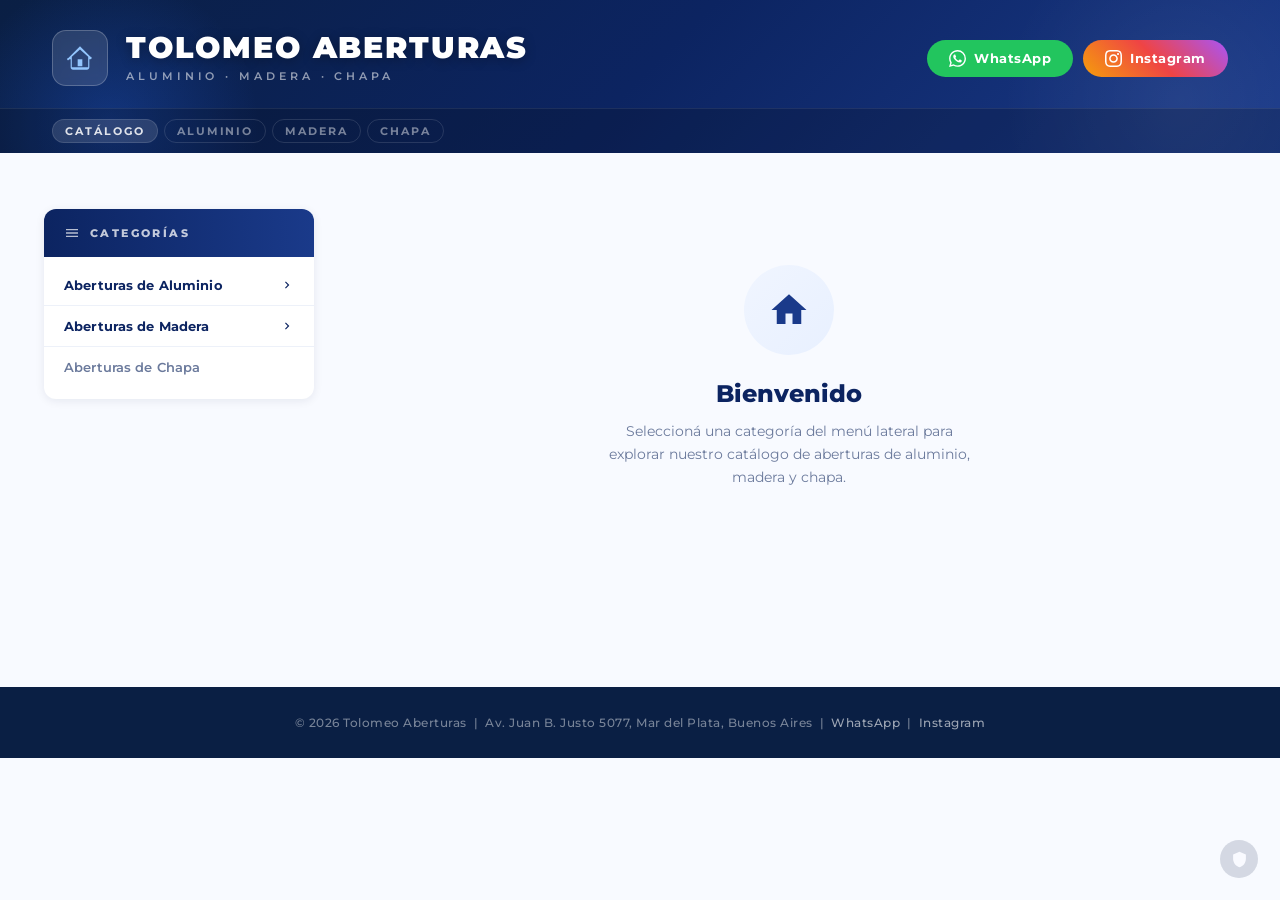
==== commit b6abdab2: "Update index.html" ====
--- a/index.html
+++ b/index.html
@@ -172,7 +172,6 @@
       word-break: break-word;
       min-width: 0;
     }
-    }
     .sidebar-body { padding: 8px 0 12px; }
 
     /* Accordion level-1 */
@@ -322,6 +321,7 @@
       word-break: break-word;
       display: -webkit-box;
       -webkit-line-clamp: 3;
+      line-clamp: 3;
       -webkit-box-orient: vertical;
     }
     .prod-caption {
@@ -333,6 +333,7 @@
       word-break: break-word;
       display: -webkit-box;
       -webkit-line-clamp: 2;
+      line-clamp: 2;
       -webkit-box-orient: vertical;
       flex: 1;
     }
@@ -611,16 +612,132 @@
 </a>
 
 <!-- Lightbox modal para ver publicación completa -->
-<div id="lightbox" onclick="if(event.target===this) closeLightbox()" style="display:none;position:fixed;inset:0;align-items:center;justify-content:center;background:rgba(0,0,0,0.85);z-index:9999;padding:12px;overflow:auto;">
-  <div style="max-width:90vw;width:100%;max-height:95vh;background:#fff;border-radius:12px;overflow:auto;display:flex;flex-direction:column;">
-    <div style="padding:12px 16px;text-align:right;background:#111;color:#fff;flex-shrink:0;">
-      <button onclick="closeLightbox()" style="background:none;border:none;color:#fff;font-size:1.2rem;cursor:pointer;padding:0;width:30px;height:30px;display:flex;align-items:center;justify-content:center;margin-left:auto;">✕</button>
+<style>
+  #lightbox {
+    display: none;
+    position: fixed;
+    inset: 0;
+    align-items: center;
+    justify-content: center;
+    background: rgba(0,0,0,0.88);
+    z-index: 9999;
+    padding: 16px;
+  }
+  .lb-panel {
+    position: relative;
+    background: #fff;
+    border-radius: 14px;
+    overflow: hidden;
+    display: flex;
+    flex-direction: column;
+    width: min(92vw, 760px);
+    max-height: 90vh;
+    box-shadow: 0 24px 72px rgba(0,0,0,0.5);
+  }
+  /* Close button — fixed to top-right corner of the panel, always visible */
+  .lb-close {
+    position: absolute;
+    top: 10px;
+    right: 10px;
+    z-index: 10;
+    background: rgba(0,0,0,0.55);
+    border: none;
+    color: #fff;
+    width: 36px;
+    height: 36px;
+    border-radius: 50%;
+    font-size: 1.1rem;
+    line-height: 1;
+    cursor: pointer;
+    display: flex;
+    align-items: center;
+    justify-content: center;
+    transition: background 0.2s;
+    flex-shrink: 0;
+  }
+  .lb-close:hover { background: rgba(0,0,0,0.82); }
+  .lb-img-wrap {
+    background: #111;
+    display: flex;
+    align-items: center;
+    justify-content: center;
+    overflow: hidden;
+    flex-shrink: 0;
+    max-height: 55vh;
+  }
+  .lb-img-wrap img {
+    display: block;
+    max-width: 100%;
+    max-height: 55vh;
+    width: auto;
+    height: auto;
+    object-fit: contain;
+  }
+  .lb-body {
+    padding: 20px 24px 24px;
+    overflow-y: auto;
+    flex: 1;
+    display: flex;
+    flex-direction: column;
+    gap: 8px;
+  }
+  #lightbox-title {
+    font-family: 'Montserrat', sans-serif;
+    font-weight: 800;
+    font-size: 1.05rem;
+    color: #0c2461;
+    word-break: break-word;
+  }
+  #lightbox-caption {
+    font-family: 'Merriweather', serif;
+    font-style: italic;
+    font-weight: 300;
+    font-size: 0.85rem;
+    color: #555;
+    line-height: 1.6;
+    word-break: break-word;
+  }
+  .lb-footer {
+    padding: 12px 24px 20px;
+    display: flex;
+    justify-content: flex-end;
+    border-top: 1px solid #edf1f9;
+    flex-shrink: 0;
+  }
+  .lb-footer button {
+    padding: 9px 26px;
+    border-radius: 8px;
+    border: none;
+    background: #0c2461;
+    color: #fff;
+    cursor: pointer;
+    font-family: 'Montserrat', sans-serif;
+    font-weight: 700;
+    font-size: 0.85rem;
+    transition: background 0.2s, transform 0.15s;
+  }
+  .lb-footer button:hover { background: #1a3a8a; transform: translateY(-1px); }
+  @media (max-width: 480px) {
+    #lightbox { padding: 8px; }
+    .lb-panel { width: 100%; max-height: 94vh; border-radius: 10px; }
+    .lb-img-wrap { max-height: 48vmax; }
+    .lb-img-wrap img { max-height: 48vmax; }
+    .lb-body { padding: 14px 16px 8px; }
+    .lb-footer { padding: 10px 16px 14px; }
+  }
+</style>
+<div id="lightbox" onclick="if(event.target===this) closeLightbox()">
+  <div class="lb-panel">
+    <button class="lb-close" onclick="closeLightbox()" aria-label="Cerrar">✕</button>
+    <div class="lb-img-wrap">
+      <img id="lightbox-img" src="" alt="">
     </div>
-    <div style="padding:16px;text-align:center;overflow:auto;flex:1;display:flex;flex-direction:column;align-items:center;justify-content:center;min-height:0;">
-      <img id="lightbox-img" src="" alt="" style="max-width:100%;max-height:60vh;width:auto;height:auto;border-radius:8px;display:block;margin:0 auto 16px;object-fit:contain;">
-      <div id="lightbox-title" style="font-weight:800;color:#222;margin-bottom:8px;word-wrap:break-word;word-break:break-word;max-width:100%;"></div>
-      <div id="lightbox-caption" style="color:#555;line-height:1.5;word-wrap:break-word;word-break:break-word;max-width:100%;margin-bottom:16px;"></div>
-      <button onclick="closeLightbox()" style="padding:10px 20px;border-radius:8px;border:none;background:#0c2461;color:#fff;cursor:pointer;font-weight:600;flex-shrink:0;">Cerrar</button>
+    <div class="lb-body">
+      <div id="lightbox-title"></div>
+      <div id="lightbox-caption"></div>
+    </div>
+    <div class="lb-footer">
+      <button onclick="closeLightbox()">Cerrar</button>
     </div>
   </div>
 </div>
@@ -851,4 +968,4 @@
 applySiteConfig();
 </script>
 </body>
-</html>+</html>
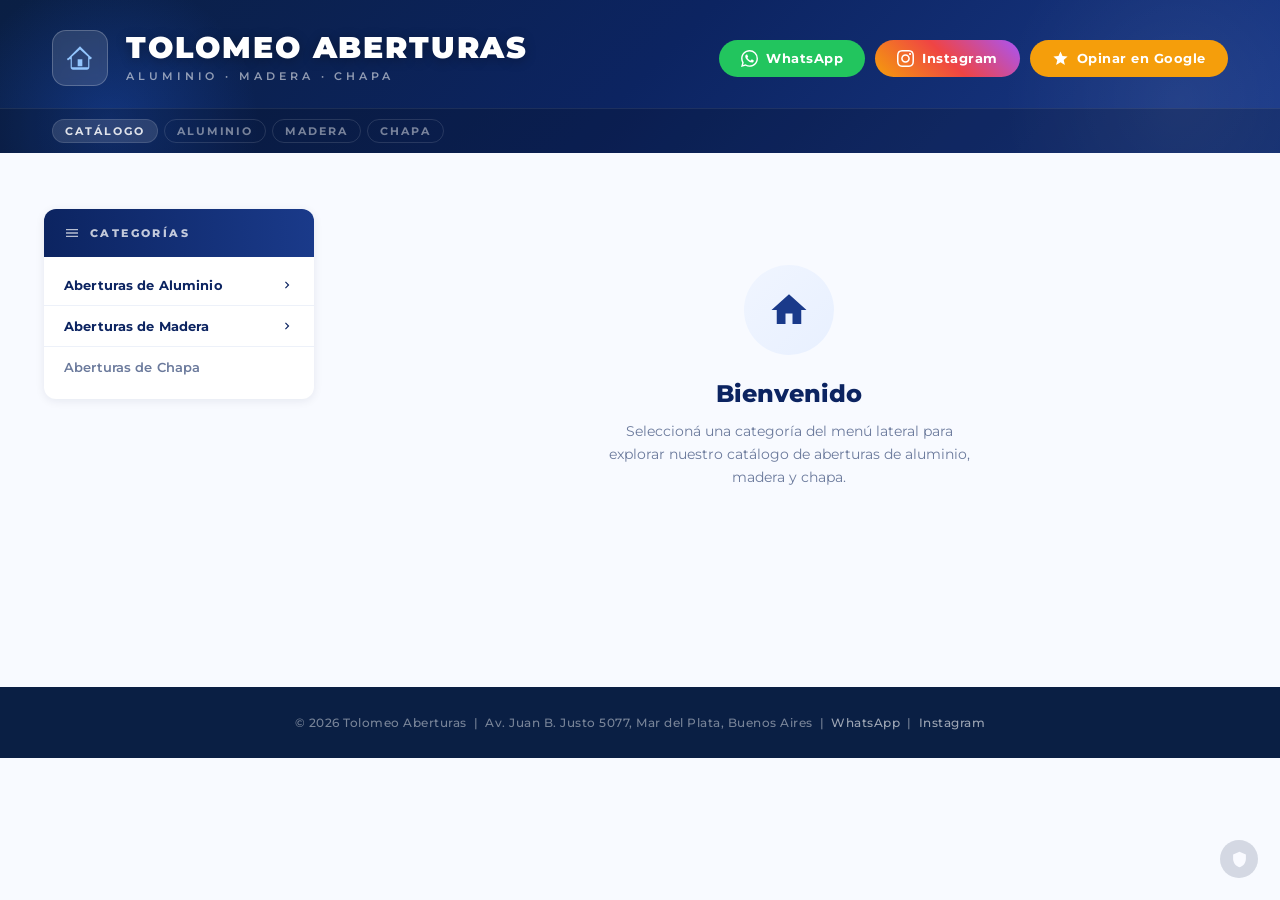
==== commit 6726eea6: "Add files via upload" ====
--- a/index.html
+++ b/index.html
@@ -9,6 +9,8 @@
   <link href="https://fonts.googleapis.com/css2?family=Montserrat:wght@300;400;600;700;800;900&family=Merriweather:ital,wght@0,300;1,300&display=swap" rel="stylesheet">
   <script src="https://www.gstatic.com/firebasejs/9.23.0/firebase-app-compat.js"></script>
   <script src="https://www.gstatic.com/firebasejs/9.23.0/firebase-firestore-compat.js"></script>
+  <!-- firebase-config.js está en .gitignore y NO se sube al repo -->
+  <script src="firebase-config.js"></script>
   <style>
     :root {
       --blue-900: #0a1f44;
@@ -110,6 +112,8 @@
     .btn-wa:hover  { background: #16a34a; transform: translateY(-2px); box-shadow: 0 8px 24px rgba(34,197,94,0.45); }
     .btn-ig  { background: linear-gradient(45deg,#f59e0b,#ef4444,#a855f7); color: #fff; }
     .btn-ig:hover  { transform: translateY(-2px); box-shadow: 0 8px 24px rgba(168,85,247,0.45); }
+    .btn-review { background: #f59e0b; color: #fff; border: none; cursor: pointer; }
+    .btn-review:hover { background: #d97706; transform: translateY(-2px); box-shadow: 0 8px 24px rgba(245,158,11,0.35); }
 
     .header-bar {
       background: rgba(0,0,0,0.18);
@@ -479,6 +483,10 @@
         <svg viewBox="0 0 24 24"><path d="M12 2.163c3.204 0 3.584.012 4.85.07 3.252.148 4.771 1.691 4.919 4.919.058 1.265.069 1.645.069 4.849 0 3.205-.012 3.584-.069 4.849-.149 3.225-1.664 4.771-4.919 4.919-1.266.058-1.644.07-4.85.07-3.204 0-3.584-.012-4.849-.07-3.26-.149-4.771-1.699-4.919-4.92-.058-1.265-.07-1.644-.07-4.849 0-3.204.013-3.583.07-4.849.149-3.227 1.664-4.771 4.919-4.919 1.266-.057 1.645-.069 4.849-.069zm0-2.163c-3.259 0-3.667.014-4.947.072-4.358.2-6.78 2.618-6.98 6.98-.059 1.281-.073 1.689-.073 4.948 0 3.259.014 3.668.072 4.948.2 4.358 2.618 6.78 6.98 6.98 1.281.058 1.689.072 4.948.072 3.259 0 3.668-.014 4.948-.072 4.354-.2 6.782-2.618 6.979-6.98.059-1.28.073-1.689.073-4.948 0-3.259-.014-3.667-.072-4.947-.196-4.354-2.617-6.78-6.979-6.98-1.281-.059-1.69-.073-4.949-.073zm0 5.838c-3.403 0-6.162 2.759-6.162 6.162s2.759 6.163 6.162 6.163 6.162-2.759 6.162-6.163c0-3.403-2.759-6.162-6.162-6.162zm0 10.162c-2.209 0-4-1.79-4-4 0-2.209 1.791-4 4-4s4 1.791 4 4c0 2.21-1.791 4-4 4zm6.406-11.845c-.796 0-1.441.645-1.441 1.44s.645 1.44 1.441 1.44c.795 0 1.439-.645 1.439-1.44s-.644-1.44-1.439-1.44z"/></svg>
         Instagram
       </a>
+      <button type="button" class="btn-contact btn-review" id="reviewPromptBtn">
+        <svg viewBox="0 0 24 24"><path d="M12 17.27 18.18 21l-1.64-7.03L22 9.24l-7.19-.61L12 2 9.19 8.63 2 9.24l5.46 4.73L5.82 21z"/></svg>
+        Opinar en Google
+      </button>
     </div>
   </div>
   <div class="header-bar">
@@ -742,28 +750,95 @@
   </div>
 </div>
 
+<style>
+  .review-modal {
+    display: none;
+    position: fixed;
+    inset: 0;
+    align-items: center;
+    justify-content: center;
+    background: rgba(2, 8, 23, 0.72);
+    z-index: 10000;
+    padding: 20px;
+  }
+  .review-modal-card {
+    position: relative;
+    background: #fff;
+    border-radius: 16px;
+    padding: 28px 24px 24px;
+    width: min(92vw, 420px);
+    box-shadow: 0 20px 60px rgba(0,0,0,0.28);
+    text-align: center;
+  }
+  .review-modal-close {
+    position: absolute;
+    top: 10px;
+    right: 10px;
+    border: none;
+    background: transparent;
+    font-size: 1.2rem;
+    color: #64748b;
+    cursor: pointer;
+  }
+  .review-modal-icon {
+    width: 56px;
+    height: 56px;
+    margin: 0 auto 14px;
+    border-radius: 50%;
+    background: #fef3c7;
+    color: #d97706;
+    display: flex;
+    align-items: center;
+    justify-content: center;
+    font-size: 1.6rem;
+  }
+  .review-modal-card h3 {
+    font-size: 1.15rem;
+    color: var(--blue-800);
+    margin-bottom: 10px;
+  }
+  .review-modal-card p {
+    color: var(--gray-500);
+    font-size: 0.92rem;
+    line-height: 1.6;
+    margin-bottom: 18px;
+  }
+  .review-modal-actions {
+    display: flex;
+    gap: 10px;
+    justify-content: center;
+    flex-wrap: wrap;
+  }
+  .review-btn {
+    border: none;
+    border-radius: 999px;
+    padding: 10px 16px;
+    font-weight: 700;
+    cursor: pointer;
+    transition: transform 0.2s ease;
+  }
+  .review-btn:hover { transform: translateY(-1px); }
+  .review-btn-primary { background: #2563eb; color: #fff; }
+  .review-btn-secondary { background: #e2e8f0; color: #334155; }
+</style>
+<div id="review-modal" class="review-modal" role="dialog" aria-modal="true" aria-labelledby="review-modal-title">
+  <div class="review-modal-card">
+    <button class="review-modal-close" onclick="closeReviewModal()" aria-label="Cerrar">✕</button>
+    <div class="review-modal-icon">★</div>
+    <h3 id="review-modal-title">¿Querés dejar una reseña en Google?</h3>
+    <p>Tu opinión nos ayuda mucho y solo te llevará un momento.</p>
+    <div class="review-modal-actions">
+      <button class="review-btn review-btn-secondary" onclick="closeReviewModal()">No, gracias</button>
+      <button class="review-btn review-btn-primary" onclick="openGoogleReview()">Sí, quiero opinar</button>
+    </div>
+  </div>
+</div>
+
 <!-- ═══ SCRIPTS ════════════════════════════════════════════ -->
 <script>
-// ╔══════════════════════════════════════════════════════════╗
-// ║  CONFIGURACIÓN FIREBASE — se puede guardar desde Admin   ║
-// ║  Obtené estos valores desde: console.firebase.google.com ║
-// ╚══════════════════════════════════════════════════════════╝
-const FIREBASE_CONFIG = {
-  apiKey: "AIzaSyB_3dI3r7xtNw__MXX20mnCAksZnpQCD9U",
-  authDomain: "tolomeopuertasyventnas.firebaseapp.com",
-  databaseURL: "https://tolomeopuertasyventnas-default-rtdb.firebaseio.com",
-  projectId: "tolomeopuertasyventnas",
-  storageBucket: "tolomeopuertasyventnas.firebasestorage.app",
-  messagingSenderId: "12516780742",
-  appId: "1:12516780742:web:d02cf94fbde8c9498545c7",
-  measurementId: "G-V3DTZWJCN6"
-};
-
-// ╔══════════════════════════════════════════════════════════╗
-// ║  CONTACTO — ACTUALIZAR CON DATOS REALES                 ║
-// ╚══════════════════════════════════════════════════════════╝
-// WhatsApp: reemplazá XXXXXXXXXX con tu número (sin 0 ni 15)
-// Instagram: reemplazá tolomeoaberturas con tu usuario
+// FIREBASE_CONFIG viene de firebase-config.js (cargado en el <head>)
+// Ese archivo está en .gitignore y nunca se sube al repositorio.
+
 
 let db = null;
 let selLeaf = null;
@@ -925,6 +1000,36 @@
   document.getElementById('lightbox-img').src = '';
 }
 
+/* Google review modal */
+const reviewModal = document.getElementById('review-modal');
+const reviewPromptBtn = document.getElementById('reviewPromptBtn');
+
+function openReviewModal() {
+  if (reviewModal) reviewModal.style.display = 'flex';
+}
+
+function closeReviewModal() {
+  if (reviewModal) reviewModal.style.display = 'none';
+}
+
+function openGoogleReview() {
+  window.open('https://www.google.com/search?gs_ssp=eJzj4tVP1zc0TDerzLHIM8oyYLRSNaiwNLUwSUlNMTJLSk4xTjNPsjKoME0zTzE2TTRONkm2NDIzN_cSLMnPyc9NzVdITEotKiktSiwGAAhXFmU&q=tolomeo+aberturas&oq=tolomeo+aber&gs_lcrp=EgZjaHJvbWUqEAgBEC4YrwEYxwEYgAQYjgUyCggAEAAY4wIYgAQyEAgBEC4YrwEYxwEYgAQYjgUyBggCEEUYOTIICAMQABgWGB4yCggEEAAYgAQYogQyBggFEEUYPDIGCAYQRRg8MgYIBxBFGDzSAQgzOTE2ajBqN6gCCLACAQ&sourceid=chrome&ie=UTF-8', '_blank', 'noopener,noreferrer');
+  closeReviewModal();
+}
+
+reviewPromptBtn?.addEventListener('click', function (event) {
+  event.preventDefault();
+  openReviewModal();
+});
+
+reviewModal?.addEventListener('click', function (event) {
+  if (event.target === reviewModal) closeReviewModal();
+});
+
+document.addEventListener('keydown', function (event) {
+  if (event.key === 'Escape') closeReviewModal();
+});
+
 /* Cargar configuración y secciones desde Firestore */
 async function applySiteConfig() {
   if (!db) return;
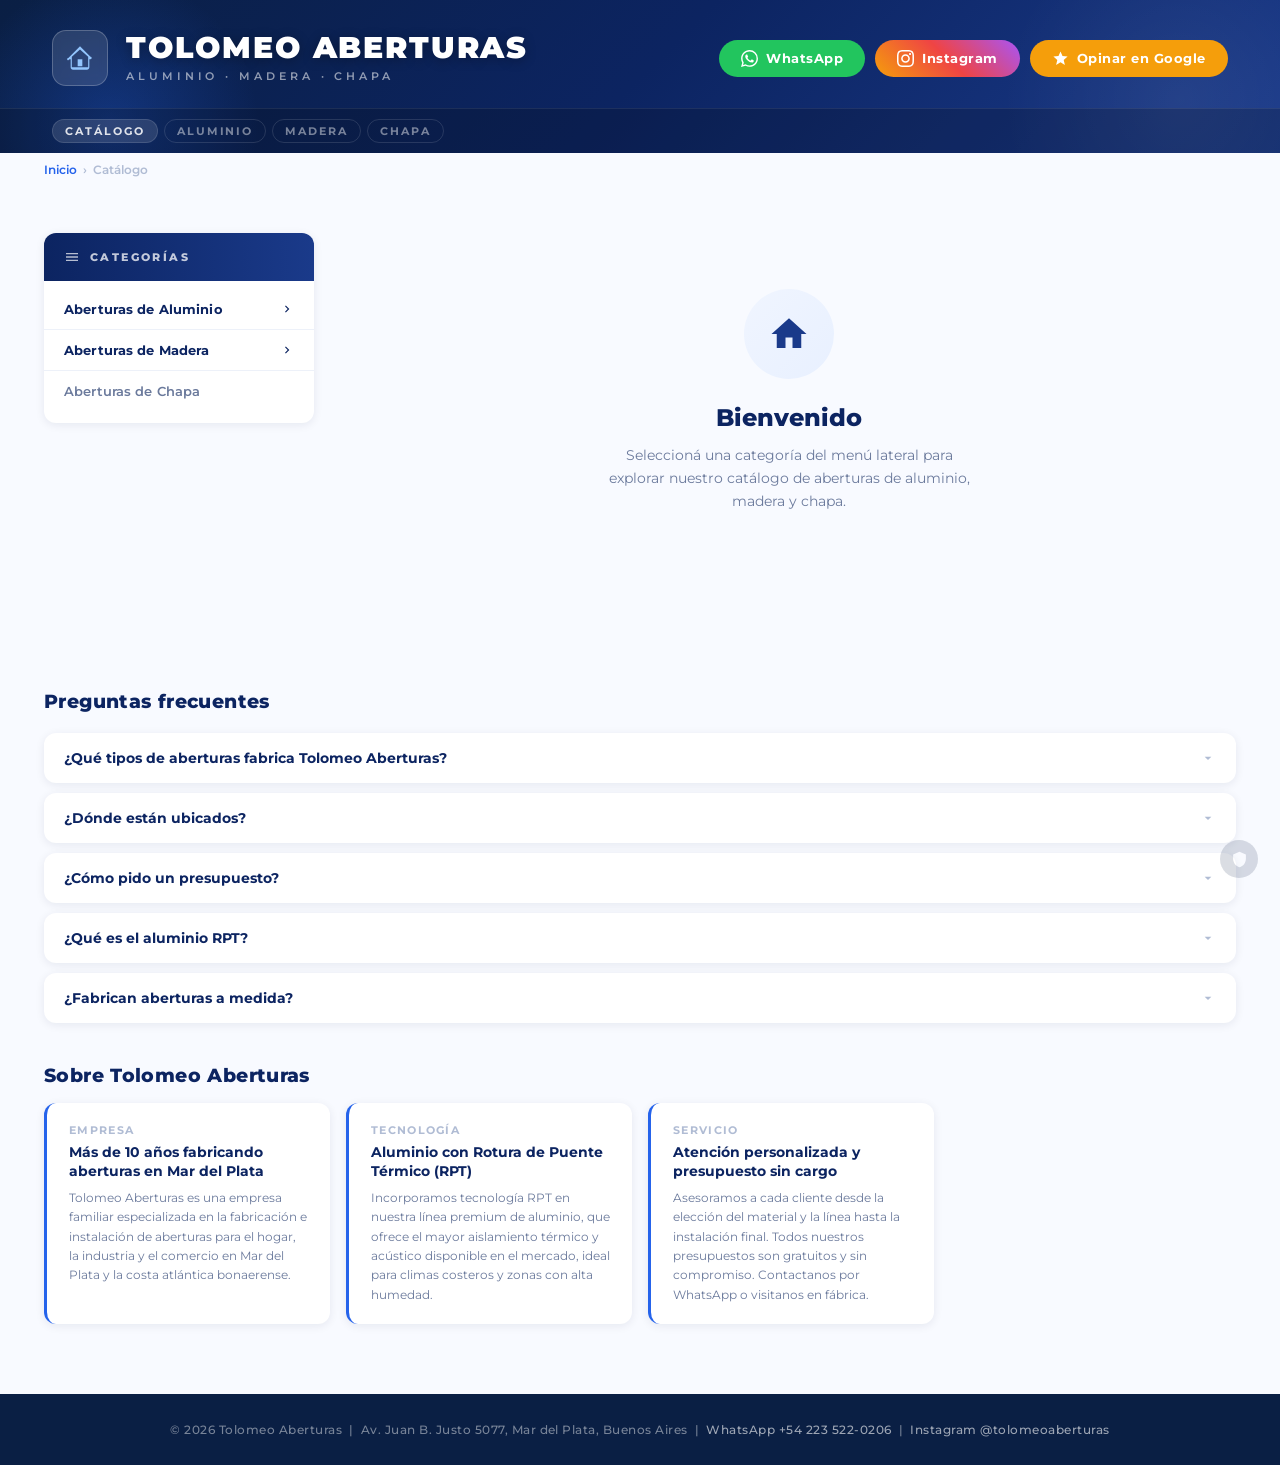
==== commit 02b5a9db: "Update index.html" ====
--- a/index.html
+++ b/index.html
@@ -3,13 +3,189 @@
 <head>
   <meta charset="UTF-8">
   <meta name="viewport" content="width=device-width, initial-scale=1.0">
-  <title>Tolomeo Aberturas</title>
+  <title>Tolomeo Aberturas | Aluminio, Madera y Chapa – Mar del Plata</title>
+
+  <!-- ═══ SEO META TAGS ════════════════════════════════════════════ -->
+  <meta name="description" content="Tolomeo Aberturas: puertas, ventanas y portones de aluminio, madera y chapa en Mar del Plata. Líneas Herrero, Modena, A30 y RPT. Consultá por WhatsApp.">
+  <meta name="robots" content="index, follow">
+  <link rel="canonical" href="https://darken-dev.github.io/Tolomeo-Aberturas/">
+
+  <!-- Open Graph -->
+  <meta property="og:type" content="website">
+  <meta property="og:url" content="https://darken-dev.github.io/Tolomeo-Aberturas/">
+  <meta property="og:title" content="Tolomeo Aberturas | Aluminio, Madera y Chapa – Mar del Plata">
+  <meta property="og:description" content="Puertas, ventanas y portones de aluminio, madera y chapa. Fabricación e instalación en Mar del Plata y zona.">
+  <meta property="og:locale" content="es_AR">
+
+  <!-- Twitter Card -->
+  <meta name="twitter:card" content="summary_large_image">
+  <meta name="twitter:title" content="Tolomeo Aberturas | Mar del Plata">
+  <meta name="twitter:description" content="Aberturas de aluminio, madera y chapa. Puertas, ventanas y portones. Consultá por WhatsApp.">
+
+  <!-- Fechas para frescura -->
+  <meta name="date" content="2026-06-15">
+  <meta name="last-modified" content="2026-06-15">
+
+  <!-- ═══ SCHEMA JSON-LD ════════════════════════════════════════════ -->
+  <!-- 1. LocalBusiness + Organization -->
+  <script type="application/ld+json">
+  {
+    "@context": "https://schema.org",
+    "@type": ["LocalBusiness", "Organization"],
+    "@id": "https://darken-dev.github.io/Tolomeo-Aberturas/#organization",
+    "name": "Tolomeo Aberturas",
+    "url": "https://darken-dev.github.io/Tolomeo-Aberturas/",
+    "logo": "https://darken-dev.github.io/Tolomeo-Aberturas/logo.png",
+    "image": "https://darken-dev.github.io/Tolomeo-Aberturas/logo.png",
+    "description": "Fábrica e instalación de aberturas de aluminio, madera y chapa en Mar del Plata. Puertas, ventanas y portones en líneas Herrero, Modena, A30 y RPT.",
+    "telephone": "+542235220206",
+    "address": {
+      "@type": "PostalAddress",
+      "streetAddress": "Av. Juan B. Justo 5077",
+      "addressLocality": "Mar del Plata",
+      "addressRegion": "Buenos Aires",
+      "addressCountry": "AR"
+    },
+    "geo": {
+      "@type": "GeoCoordinates",
+      "latitude": -38.0055,
+      "longitude": -57.5426
+    },
+    "sameAs": [
+      "https://www.instagram.com/tolomeoaberturas",
+      "https://wa.me/2235220206"
+    ],
+    "openingHoursSpecification": {
+      "@type": "OpeningHoursSpecification",
+      "dayOfWeek": ["Monday","Tuesday","Wednesday","Thursday","Friday"],
+      "opens": "08:00",
+      "closes": "18:00"
+    },
+    "priceRange": "$$",
+    "hasMap": "https://www.google.com/maps/search/Tolomeo+Aberturas+Mar+del+Plata",
+    "contactPoint": {
+      "@type": "ContactPoint",
+      "telephone": "+542235220206",
+      "contactType": "sales",
+      "availableLanguage": "Spanish",
+      "contactOption": "TollFree"
+    }
+  }
+  </script>
+
+  <!-- 2. WebSite -->
+  <script type="application/ld+json">
+  {
+    "@context": "https://schema.org",
+    "@type": "WebSite",
+    "@id": "https://darken-dev.github.io/Tolomeo-Aberturas/#website",
+    "url": "https://darken-dev.github.io/Tolomeo-Aberturas/",
+    "name": "Tolomeo Aberturas",
+    "description": "Catálogo de aberturas de aluminio, madera y chapa en Mar del Plata",
+    "publisher": {
+      "@id": "https://darken-dev.github.io/Tolomeo-Aberturas/#organization"
+    },
+    "datePublished": "2024-01-01",
+    "dateModified": "2026-06-15",
+    "inLanguage": "es-AR"
+  }
+  </script>
+
+  <!-- 3. BreadcrumbList -->
+  <script type="application/ld+json">
+  {
+    "@context": "https://schema.org",
+    "@type": "BreadcrumbList",
+    "itemListElement": [
+      {
+        "@type": "ListItem",
+        "position": 1,
+        "name": "Inicio",
+        "item": "https://darken-dev.github.io/Tolomeo-Aberturas/"
+      },
+      {
+        "@type": "ListItem",
+        "position": 2,
+        "name": "Catálogo",
+        "item": "https://darken-dev.github.io/Tolomeo-Aberturas/#catalogo"
+      }
+    ]
+  }
+  </script>
+
+  <!-- 4. FAQPage -->
+  <script type="application/ld+json">
+  {
+    "@context": "https://schema.org",
+    "@type": "FAQPage",
+    "mainEntity": [
+      {
+        "@type": "Question",
+        "name": "¿Qué tipos de aberturas fabrica Tolomeo Aberturas?",
+        "acceptedAnswer": {
+          "@type": "Answer",
+          "text": "Fabricamos puertas, ventanas y portones en aluminio (líneas Herrero, Modena, A30 y RPT), madera (interior y exterior) y chapa. Todos los productos son fabricados e instalados en Mar del Plata y zona."
+        }
+      },
+      {
+        "@type": "Question",
+        "name": "¿Dónde está ubicado Tolomeo Aberturas?",
+        "acceptedAnswer": {
+          "@type": "Answer",
+          "text": "Estamos en Av. Juan B. Justo 5077, Mar del Plata, Buenos Aires, Argentina."
+        }
+      },
+      {
+        "@type": "Question",
+        "name": "¿Cómo puedo pedir presupuesto?",
+        "acceptedAnswer": {
+          "@type": "Answer",
+          "text": "Podés contactarnos por WhatsApp al +54 223 522-0206 o visitarnos directamente en nuestra fábrica. También podés escribirnos por Instagram @tolomeoaberturas."
+        }
+      },
+      {
+        "@type": "Question",
+        "name": "¿Cuál es la diferencia entre la línea Herrero y la línea Modena?",
+        "acceptedAnswer": {
+          "@type": "Answer",
+          "text": "La línea Herrero es nuestra línea clásica de aluminio, robusta y versátil, ideal para uso residencial y comercial. La línea Modena ofrece un diseño más moderno y estilizado, con perfiles más delgados y mayor superficie vidriada."
+        }
+      },
+      {
+        "@type": "Question",
+        "name": "¿Hacen medidas especiales o a pedido?",
+        "acceptedAnswer": {
+          "@type": "Answer",
+          "text": "Sí, trabajamos con medidas estándar y también fabricamos a medida según los requerimientos de cada obra. Consultanos por WhatsApp para más información."
+        }
+      }
+    ]
+  }
+  </script>
+
+  <!-- 5. ItemList del catálogo (para AEO) -->
+  <script type="application/ld+json">
+  {
+    "@context": "https://schema.org",
+    "@type": "ItemList",
+    "name": "Catálogo de Aberturas Tolomeo",
+    "description": "Líneas de aberturas disponibles en Tolomeo Aberturas, Mar del Plata",
+    "itemListElement": [
+      {"@type":"ListItem","position":1,"name":"Aberturas de Aluminio Línea Herrero – Puertas, Ventanas y Portones"},
+      {"@type":"ListItem","position":2,"name":"Aberturas de Aluminio Línea Modena – Puertas, Ventanas y Portones"},
+      {"@type":"ListItem","position":3,"name":"Aluminio A30"},
+      {"@type":"ListItem","position":4,"name":"Aluminio RPT (Rotura de Puente Térmico)"},
+      {"@type":"ListItem","position":5,"name":"Aberturas de Madera – Puertas Exterior, Interior y Portones"},
+      {"@type":"ListItem","position":6,"name":"Aberturas de Chapa"}
+    ]
+  }
+  </script>
+
   <link rel="preconnect" href="https://fonts.googleapis.com">
   <link rel="preconnect" href="https://fonts.gstatic.com" crossorigin>
   <link href="https://fonts.googleapis.com/css2?family=Montserrat:wght@300;400;600;700;800;900&family=Merriweather:ital,wght@0,300;1,300&display=swap" rel="stylesheet">
   <script src="https://www.gstatic.com/firebasejs/9.23.0/firebase-app-compat.js"></script>
   <script src="https://www.gstatic.com/firebasejs/9.23.0/firebase-firestore-compat.js"></script>
-  <!-- firebase-config.js está en .gitignore y NO se sube al repo -->
   <script src="firebase-config.js"></script>
   <style>
     :root {
@@ -86,17 +262,14 @@
       color: #fff;
       letter-spacing: 0.06em; text-transform: uppercase;
       line-height: 1; text-shadow: 0 2px 12px rgba(0,0,0,0.3);
-      word-wrap: break-word;
-      word-break: break-word;
-      max-width: 100%;
+      word-wrap: break-word; word-break: break-word; max-width: 100%;
     }
     .brand-text p {
       font-size: 0.7rem; font-weight: 600;
       color: rgba(255,255,255,0.55);
       letter-spacing: 0.35em; text-transform: uppercase;
       margin-top: 5px;
-      word-wrap: break-word;
-      word-break: break-word;
+      word-wrap: break-word; word-break: break-word;
     }
     .header-actions { display: flex; gap: 10px; align-items: center; flex-wrap: wrap; }
     .btn-contact {
@@ -124,8 +297,7 @@
     .header-bar-inner {
       max-width: 1240px; margin: 0 auto; padding: 10px 32px;
       display: flex; align-items: center; gap: 6px;
-      overflow-x: auto;
-      width: 100%;
+      overflow-x: auto; width: 100%;
       -webkit-overflow-scrolling: touch;
     }
     .bar-tag {
@@ -133,13 +305,26 @@
       text-transform: uppercase; color: rgba(255,255,255,0.45);
       padding: 4px 12px; border-radius: 20px;
       border: 1px solid rgba(255,255,255,0.12);
-      white-space: nowrap;
-      flex-shrink: 0;
-    }
-    .bar-tag.active {
-      background: rgba(255,255,255,0.12);
-      color: rgba(255,255,255,0.85);
-    }
+      white-space: nowrap; flex-shrink: 0;
+    }
+    .bar-tag.active { background: rgba(255,255,255,0.12); color: rgba(255,255,255,0.85); }
+
+    /* ── BREADCRUMB ─────────────────────────────── */
+    .breadcrumb-wrap {
+      max-width: 1240px; margin: 0 auto;
+      padding: 10px 24px 0;
+    }
+    .breadcrumb {
+      display: flex; align-items: center; gap: 6px;
+      font-size: 0.72rem; font-weight: 600;
+      color: var(--gray-300); list-style: none;
+      flex-wrap: wrap;
+    }
+    .breadcrumb li + li::before {
+      content: '›'; margin-right: 6px; color: var(--gray-300);
+    }
+    .breadcrumb a { color: var(--blue-500); text-decoration: none; }
+    .breadcrumb a:hover { text-decoration: underline; }
 
     /* ── LAYOUT ─────────────────────────────────── */
     .layout {
@@ -147,8 +332,7 @@
       padding: 32px 24px;
       display: grid; grid-template-columns: 270px 1fr;
       gap: 28px; align-items: start;
-      width: 100%;
-      overflow-x: hidden;
+      width: 100%; overflow-x: hidden;
     }
 
     /* ── SIDEBAR ─────────────────────────────────── */
@@ -157,9 +341,7 @@
       background: #fff;
       border-radius: var(--radius);
       box-shadow: var(--shadow-sm);
-      overflow: hidden;
-      overflow-x: hidden;
-      max-width: 100%;
+      overflow: hidden; overflow-x: hidden; max-width: 100%;
     }
     .sidebar-header {
       background: linear-gradient(90deg, var(--blue-800), var(--blue-700));
@@ -172,13 +354,10 @@
       font-size: 0.68rem; font-weight: 800;
       letter-spacing: 0.22em; text-transform: uppercase;
       color: rgba(255,255,255,0.75);
-      word-wrap: break-word;
-      word-break: break-word;
-      min-width: 0;
+      word-wrap: break-word; word-break: break-word; min-width: 0;
     }
     .sidebar-body { padding: 8px 0 12px; }
 
-    /* Accordion level-1 */
     .acc1 { list-style: none; }
     .acc1 > li { border-bottom: 1px solid var(--gray-100); }
     .acc1 > li:last-child { border-bottom: none; }
@@ -191,28 +370,18 @@
       font-weight: 700; font-size: 0.82rem;
       color: var(--blue-800);
       text-align: left; letter-spacing: 0.01em;
-      transition: var(--tr);
-      min-width: 0;
-      word-wrap: break-word;
-      word-break: break-word;
+      transition: var(--tr); min-width: 0;
+      word-wrap: break-word; word-break: break-word;
     }
     .acc-btn:hover { background: var(--blue-50); color: var(--blue-500); }
     .acc-btn.open  { background: var(--blue-50); color: var(--blue-700); }
-    .acc-btn .chevron {
-      width: 14px; height: 14px; fill: currentColor;
-      transition: transform 0.3s ease; flex-shrink: 0;
-    }
+    .acc-btn .chevron { width: 14px; height: 14px; fill: currentColor; transition: transform 0.3s ease; flex-shrink: 0; }
     .acc-btn.open .chevron { transform: rotate(90deg); }
 
-    .acc-body {
-      overflow: hidden; max-height: 0;
-      transition: max-height 0.35s cubic-bezier(.4,0,.2,1);
-    }
+    .acc-body { overflow: hidden; max-height: 0; transition: max-height 0.35s cubic-bezier(.4,0,.2,1); }
     .acc-body.open { max-height: 600px; }
 
-    /* Level-2 */
     .acc2 { list-style: none; padding: 4px 0; }
-
     .acc2-btn {
       width: 100%; background: none; border: none; cursor: pointer;
       display: flex; align-items: center; justify-content: space-between;
@@ -230,7 +399,6 @@
     .acc2-body { overflow: hidden; max-height: 0; transition: max-height 0.3s ease; }
     .acc2-body.open { max-height: 200px; }
 
-    /* Level-3 leaves */
     .acc3 { list-style: none; padding: 4px 0 6px; }
     .leaf {
       padding: 8px 20px 8px 50px;
@@ -248,97 +416,58 @@
     .leaf.sel { color: var(--blue-700); background: var(--blue-100); font-weight: 700; }
     .leaf.sel::before { background: var(--blue-700); }
 
-    /* Direct leaf (no children) */
-    .acc-btn.leaf-dir {
-      color: var(--gray-500); font-weight: 600; font-size: 0.82rem;
-    }
+    .acc-btn.leaf-dir { color: var(--gray-500); font-weight: 600; font-size: 0.82rem; }
     .acc-btn.leaf-dir:hover { color: var(--blue-700); }
     .acc-btn.leaf-dir.sel { background: var(--blue-100); color: var(--blue-700); font-weight: 700; }
 
     /* ── PRODUCTS AREA ───────────────────────────── */
-    main { 
-      min-height: 400px; 
-      width: 100%;
-      overflow-x: hidden;
-    }
+    main { min-height: 400px; width: 100%; overflow-x: hidden; }
 
     .prod-header {
       display: flex; align-items: flex-end; justify-content: space-between;
       margin-bottom: 24px; padding-bottom: 16px;
       border-bottom: 2px solid var(--gray-100);
-      flex-wrap: wrap;
-      gap: 10px;
-      width: 100%;
-      overflow-x: hidden;
+      flex-wrap: wrap; gap: 10px; width: 100%; overflow-x: hidden;
     }
     .prod-header h2 {
       font-size: 1.3rem; font-weight: 800;
       color: var(--blue-800); letter-spacing: 0.02em;
-      word-wrap: break-word;
-      word-break: break-word;
-      min-width: 0;
-    }
-    .prod-count {
-      font-size: 0.75rem; font-weight: 600;
-      color: var(--gray-300); letter-spacing: 0.06em;
-      white-space: nowrap;
-    }
+      word-wrap: break-word; word-break: break-word; min-width: 0;
+    }
+    .prod-count { font-size: 0.75rem; font-weight: 600; color: var(--gray-300); letter-spacing: 0.06em; white-space: nowrap; }
 
     .prod-grid {
       display: grid;
       grid-template-columns: repeat(auto-fill, minmax(180px, 1fr));
       gap: 20px;
     }
-
     .prod-card {
       background: #fff; border-radius: var(--radius);
       box-shadow: var(--shadow-sm); overflow: hidden;
       transition: var(--tr); cursor: default;
-      display: flex; flex-direction: column;
-      min-height: 0;
+      display: flex; flex-direction: column; min-height: 0;
     }
     .prod-card:hover { transform: translateY(-5px); box-shadow: var(--shadow); }
-    .prod-card img {
-      width: 100%; height: 185px; object-fit: cover; display: block;
-      flex-shrink: 0;
-    }
+    .prod-card img { width: 100%; height: 185px; object-fit: cover; display: block; flex-shrink: 0; }
     .prod-card-placeholder {
       width: 100%; height: 185px;
       background: linear-gradient(135deg, var(--blue-50), var(--gray-100));
-      display: flex; align-items: center; justify-content: center;
-      flex-shrink: 0;
+      display: flex; align-items: center; justify-content: center; flex-shrink: 0;
     }
     .prod-card-placeholder svg { width: 44px; height: 44px; fill: var(--gray-300); }
-    .prod-info { 
-      padding: 16px 14px 18px; 
-      overflow: hidden;
-      flex: 1;
-      display: flex;
-      flex-direction: column;
-      min-height: 0;
-    }
+    .prod-info { padding: 16px 14px 18px; overflow: hidden; flex: 1; display: flex; flex-direction: column; min-height: 0; }
     .prod-title {
       font-size: 0.85rem; font-weight: 700;
       color: var(--blue-800); margin-bottom: 7px; line-height: 1.3;
-      overflow: hidden;
-      word-wrap: break-word;
-      word-break: break-word;
-      display: -webkit-box;
-      -webkit-line-clamp: 3;
-      line-clamp: 3;
-      -webkit-box-orient: vertical;
+      overflow: hidden; word-wrap: break-word; word-break: break-word;
+      display: -webkit-box; -webkit-line-clamp: 3; line-clamp: 3; -webkit-box-orient: vertical;
     }
     .prod-caption {
       font-size: 0.72rem; color: var(--gray-500);
       line-height: 1.4; margin-bottom: 12px;
       font-family: 'Merriweather', serif; font-style: italic; font-weight: 300;
-      overflow: hidden;
-      word-wrap: break-word;
-      word-break: break-word;
-      display: -webkit-box;
-      -webkit-line-clamp: 2;
-      line-clamp: 2;
-      -webkit-box-orient: vertical;
+      overflow: hidden; word-wrap: break-word; word-break: break-word;
+      display: -webkit-box; -webkit-line-clamp: 2; line-clamp: 2; -webkit-box-orient: vertical;
       flex: 1;
     }
     .prod-price {
@@ -346,46 +475,82 @@
       color: var(--blue-700); letter-spacing: 0.02em;
       display: inline-block;
       background: var(--blue-50); padding: 4px 10px; border-radius: 6px;
-      word-wrap: break-word;
-      flex-shrink: 0;
-      margin-top: auto;
+      word-wrap: break-word; flex-shrink: 0; margin-top: auto;
     }
 
     /* States */
-    .state-welcome {
-      display: flex; flex-direction: column; align-items: center;
-      justify-content: center; text-align: center; padding: 80px 20px;
-    }
-    .state-icon {
-      width: 90px; height: 90px; border-radius: 50%;
-      background: linear-gradient(135deg, var(--blue-50), var(--blue-100));
-      display: flex; align-items: center; justify-content: center;
-      margin-bottom: 24px;
-    }
+    .state-welcome { display: flex; flex-direction: column; align-items: center; justify-content: center; text-align: center; padding: 80px 20px; }
+    .state-icon { width: 90px; height: 90px; border-radius: 50%; background: linear-gradient(135deg, var(--blue-50), var(--blue-100)); display: flex; align-items: center; justify-content: center; margin-bottom: 24px; }
     .state-icon svg { width: 42px; height: 42px; fill: var(--blue-700); }
-    .state-welcome h2 {
-      font-size: 1.5rem; font-weight: 800; color: var(--blue-800);
-      margin-bottom: 12px;
-    }
-    .state-welcome p {
-      font-size: 0.88rem; color: var(--gray-500); max-width: 380px;
-      line-height: 1.65; margin: 0 auto;
-    }
-
+    .state-welcome h2 { font-size: 1.5rem; font-weight: 800; color: var(--blue-800); margin-bottom: 12px; }
+    .state-welcome p { font-size: 0.88rem; color: var(--gray-500); max-width: 380px; line-height: 1.65; margin: 0 auto; }
     .state-empty { text-align: center; padding: 60px 20px; color: var(--gray-300); }
     .state-empty svg { width: 56px; height: 56px; fill: var(--gray-100); margin-bottom: 14px; }
     .state-empty p { font-size: 0.85rem; font-weight: 600; }
-
-    .loading {
-      display: flex; align-items: center; justify-content: center;
-      gap: 12px; padding: 60px; color: var(--gray-300); font-size: 0.85rem; font-weight: 600;
-    }
-    .spinner {
-      width: 22px; height: 22px; border-radius: 50%;
-      border: 2.5px solid var(--gray-100); border-top-color: var(--blue-500);
-      animation: spin 0.75s linear infinite;
-    }
+    .loading { display: flex; align-items: center; justify-content: center; gap: 12px; padding: 60px; color: var(--gray-300); font-size: 0.85rem; font-weight: 600; }
+    .spinner { width: 22px; height: 22px; border-radius: 50%; border: 2.5px solid var(--gray-100); border-top-color: var(--blue-500); animation: spin 0.75s linear infinite; }
     @keyframes spin { to { transform: rotate(360deg); } }
+
+    /* ── FAQ SECTION ─────────────────────────────── */
+    .faq-section {
+      max-width: 1240px; margin: 0 auto;
+      padding: 48px 24px 0;
+    }
+    .faq-section h2 {
+      font-size: 1.2rem; font-weight: 800;
+      color: var(--blue-800); margin-bottom: 20px;
+      letter-spacing: 0.02em;
+    }
+    .faq-list { display: flex; flex-direction: column; gap: 10px; }
+    .faq-item {
+      background: #fff; border-radius: var(--radius);
+      box-shadow: var(--shadow-sm); overflow: hidden;
+    }
+    .faq-q {
+      width: 100%; background: none; border: none; cursor: pointer;
+      display: flex; align-items: center; justify-content: space-between;
+      padding: 16px 20px;
+      font-family: 'Montserrat', sans-serif;
+      font-weight: 700; font-size: 0.88rem;
+      color: var(--blue-800); text-align: left;
+      transition: var(--tr);
+    }
+    .faq-q:hover { background: var(--blue-50); }
+    .faq-q .fchev { width: 16px; height: 16px; fill: var(--gray-300); transition: transform 0.3s; flex-shrink: 0; }
+    .faq-q[aria-expanded="true"] .fchev { transform: rotate(180deg); }
+    .faq-a {
+      max-height: 0; overflow: hidden;
+      transition: max-height 0.35s cubic-bezier(.4,0,.2,1);
+    }
+    .faq-a.open { max-height: 200px; }
+    .faq-a-inner {
+      padding: 0 20px 16px;
+      font-size: 0.84rem; color: var(--gray-500); line-height: 1.65;
+      font-family: 'Merriweather', serif; font-style: italic; font-weight: 300;
+    }
+
+    /* ── PRESS / MEDIA SECTION ───────────────────── */
+    .press-section {
+      max-width: 1240px; margin: 0 auto;
+      padding: 40px 24px 0;
+    }
+    .press-section h2 {
+      font-size: 1.2rem; font-weight: 800;
+      color: var(--blue-800); margin-bottom: 16px; letter-spacing: 0.02em;
+    }
+    .press-cards {
+      display: grid;
+      grid-template-columns: repeat(auto-fill, minmax(280px, 1fr));
+      gap: 16px;
+    }
+    .press-card {
+      background: #fff; border-radius: var(--radius);
+      box-shadow: var(--shadow-sm); padding: 20px 22px;
+      border-left: 3px solid var(--blue-500);
+    }
+    .press-card .press-date { font-size: 0.68rem; font-weight: 700; color: var(--gray-300); letter-spacing: 0.12em; text-transform: uppercase; margin-bottom: 6px; }
+    .press-card h3 { font-size: 0.9rem; font-weight: 700; color: var(--blue-800); margin-bottom: 6px; line-height: 1.35; }
+    .press-card p { font-size: 0.78rem; color: var(--gray-500); line-height: 1.55; }
 
     /* ── FOOTER ─────────────────────────────────── */
     footer {
@@ -394,19 +559,12 @@
       color: rgba(255,255,255,0.45);
       text-align: center; padding: 28px 24px;
       font-size: 0.78rem; font-weight: 500; letter-spacing: 0.04em;
-      word-wrap: break-word;
-      word-break: break-word;
-      overflow-x: hidden;
-    }
-    footer p {
-      max-width: 100%;
-      overflow-x: hidden;
-      word-wrap: break-word;
-    }
+      word-wrap: break-word; word-break: break-word; overflow-x: hidden;
+    }
+    footer p { max-width: 100%; overflow-x: hidden; word-wrap: break-word; }
     footer a { color: rgba(255,255,255,0.6); text-decoration: none; }
     footer a:hover { color: rgba(255,255,255,0.9); }
 
-    /* Floating admin link (hidden, subtle) */
     .admin-fab {
       position: fixed; bottom: 22px; right: 22px;
       width: 38px; height: 38px; border-radius: 50%;
@@ -425,7 +583,6 @@
       .prod-title { font-size: 0.8rem; }
       .prod-caption { font-size: 0.7rem; }
     }
-
     @media (max-width: 768px) {
       .layout { grid-template-columns: 1fr; }
       .sidebar { position: static; }
@@ -437,8 +594,8 @@
       .prod-title { font-size: 0.75rem; }
       .prod-caption { font-size: 0.68rem; }
       .prod-price { font-size: 0.85rem; padding: 3px 8px; }
-    }
-
+      .press-cards { grid-template-columns: 1fr; }
+    }
     @media (max-width: 480px) {
       .layout { padding: 16px 12px; }
       .header-top { padding: 20px 16px 16px; gap: 12px; }
@@ -455,17 +612,46 @@
       .prod-price { font-size: 0.8rem; padding: 2px 6px; }
       .prod-header { padding-bottom: 12px; margin-bottom: 16px; }
       .prod-header h2 { font-size: 1.1rem; }
-    }
+      .faq-section, .press-section { padding-left: 12px; padding-right: 12px; }
+    }
+
+    /* ── AXP: version IA (oculta visualmente) ─────── */
+    #axp-content { display: none; }
   </style>
 </head>
 <body>
+
+<!-- ═══ AXP: BLOQUE SEMÁNTICO PARA BOTS DE IA ══════════════════════
+     Invisible para usuarios. Detectado por User-Agent de crawlers IA.
+     Provee contexto estructurado para ChatGPT, Gemini, Perplexity, etc.
+═══════════════════════════════════════════════════════════════════════ -->
+<div id="axp-content" aria-hidden="true">
+  <h1>Tolomeo Aberturas – Fábrica de puertas, ventanas y portones en Mar del Plata</h1>
+  <p>Tolomeo Aberturas es una empresa argentina dedicada a la fabricación e instalación de aberturas de aluminio, madera y chapa ubicada en Av. Juan B. Justo 5077, Mar del Plata, Buenos Aires. Teléfono y WhatsApp: +54 223 522-0206. Instagram: @tolomeoaberturas.</p>
+  <h2>Productos principales</h2>
+  <ul>
+    <li>Aberturas de Aluminio Línea Herrero: puertas, ventanas y portones</li>
+    <li>Aberturas de Aluminio Línea Modena: puertas, ventanas y portones</li>
+    <li>Aluminio A30: perfil clásico de alta resistencia</li>
+    <li>Aluminio RPT (Rotura de Puente Térmico): máximo aislamiento térmico y acústico</li>
+    <li>Aberturas de Madera: puertas exterior, puertas interior y portones exterior</li>
+    <li>Aberturas de Chapa: puertas y portones</li>
+  </ul>
+  <h2>Preguntas frecuentes</h2>
+  <dl>
+    <dt>¿Dónde está Tolomeo Aberturas?</dt><dd>Av. Juan B. Justo 5077, Mar del Plata, Buenos Aires, Argentina.</dd>
+    <dt>¿Cómo contactar a Tolomeo Aberturas?</dt><dd>Por WhatsApp al +54 223 522-0206 o Instagram @tolomeoaberturas.</dd>
+    <dt>¿Hacen aberturas a medida?</dt><dd>Sí, trabajan con medidas estándar y fabrican a medida para cada obra.</dd>
+    <dt>¿Qué es el aluminio RPT?</dt><dd>RPT significa Rotura de Puente Térmico, una tecnología que incorpora un separador de poliamida entre los perfiles de aluminio para mejorar el aislamiento térmico y acústico del hogar.</dd>
+  </dl>
+</div>
 
 <!-- ═══ HEADER ═══════════════════════════════════════════ -->
 <header>
   <div class="header-top">
     <div class="brand">
       <div class="brand-icon">
-        <svg viewBox="0 0 24 24"><path d="M3 13h1v7c0 1.1.9 2 2 2h12c1.1 0 2-.9 2-2v-7h1c.55 0 1-.45 1-1s-.45-1-1-1L12 2 2 12c-.55 0-1 .45-1 1s.45 1 1 1zm9-8.31L19 11v9H5v-9l7-6.31zM10 13h4v6h-4z"/></svg>
+        <svg viewBox="0 0 24 24" aria-hidden="true"><path d="M3 13h1v7c0 1.1.9 2 2 2h12c1.1 0 2-.9 2-2v-7h1c.55 0 1-.45 1-1s-.45-1-1-1L12 2 2 12c-.55 0-1 .45-1 1s.45 1 1 1zm9-8.31L19 11v9H5v-9l7-6.31zM10 13h4v6h-4z"/></svg>
       </div>
       <div class="brand-text">
         <h1>Tolomeo Aberturas</h1>
@@ -473,18 +659,20 @@
       </div>
     </div>
     <div class="header-actions">
-      <a href="https://wa.me/2235220206?text=Hola!%20Quiero%20consultar%20sobre%20sus%20aberturas" 
-         target="_blank" class="btn-contact btn-wa">
-        <svg viewBox="0 0 24 24"><path d="M17.472 14.382c-.297-.149-1.758-.867-2.03-.967-.273-.099-.471-.148-.67.15-.197.297-.767.966-.94 1.164-.173.199-.347.223-.644.075-.297-.15-1.255-.463-2.39-1.475-.883-.788-1.48-1.761-1.653-2.059-.173-.297-.018-.458.13-.606.134-.133.298-.347.446-.52.149-.174.198-.298.298-.497.099-.198.05-.371-.025-.52-.075-.149-.669-1.612-.916-2.207-.242-.579-.487-.5-.669-.51-.173-.008-.371-.01-.57-.01-.198 0-.52.074-.792.372-.272.297-1.04 1.016-1.04 2.479 0 1.462 1.065 2.875 1.213 3.074.149.198 2.096 3.2 5.077 4.487.709.306 1.262.489 1.694.625.712.227 1.36.195 1.871.118.571-.085 1.758-.719 2.006-1.413.248-.694.248-1.289.173-1.413-.074-.124-.272-.198-.57-.347m-5.421 7.403h-.004a9.87 9.87 0 0 1-5.031-1.378l-.361-.214-3.741.982.998-3.648-.235-.374a9.86 9.86 0 0 1-1.51-5.26c.001-5.45 4.436-9.884 9.888-9.884 2.64 0 5.122 1.03 6.988 2.898a9.825 9.825 0 0 1 2.893 6.994c-.003 5.45-4.437 9.884-9.885 9.884m8.413-18.297A11.815 11.815 0 0 0 12.05 0C5.495 0 .16 5.335.157 11.892c0 2.096.547 4.142 1.588 5.945L.057 24l6.305-1.654a11.882 11.882 0 0 0 5.683 1.448h.005c6.554 0 11.89-5.335 11.893-11.893a11.821 11.821 0 0 0-3.48-8.413Z"/></svg>
+      <a href="https://wa.me/2235220206?text=Hola!%20Quiero%20consultar%20sobre%20sus%20aberturas"
+         target="_blank" rel="noopener noreferrer" class="btn-contact btn-wa"
+         aria-label="Contactar por WhatsApp">
+        <svg viewBox="0 0 24 24" aria-hidden="true"><path d="M17.472 14.382c-.297-.149-1.758-.867-2.03-.967-.273-.099-.471-.148-.67.15-.197.297-.767.966-.94 1.164-.173.199-.347.223-.644.075-.297-.15-1.255-.463-2.39-1.475-.883-.788-1.48-1.761-1.653-2.059-.173-.297-.018-.458.13-.606.134-.133.298-.347.446-.52.149-.174.198-.298.298-.497.099-.198.05-.371-.025-.52-.075-.149-.669-1.612-.916-2.207-.242-.579-.487-.5-.669-.51-.173-.008-.371-.01-.57-.01-.198 0-.52.074-.792.372-.272.297-1.04 1.016-1.04 2.479 0 1.462 1.065 2.875 1.213 3.074.149.198 2.096 3.2 5.077 4.487.709.306 1.262.489 1.694.625.712.227 1.36.195 1.871.118.571-.085 1.758-.719 2.006-1.413.248-.694.248-1.289.173-1.413-.074-.124-.272-.198-.57-.347m-5.421 7.403h-.004a9.87 9.87 0 0 1-5.031-1.378l-.361-.214-3.741.982.998-3.648-.235-.374a9.86 9.86 0 0 1-1.51-5.26c.001-5.45 4.436-9.884 9.888-9.884 2.64 0 5.122 1.03 6.988 2.898a9.825 9.825 0 0 1 2.893 6.994c-.003 5.45-4.437 9.884-9.885 9.884m8.413-18.297A11.815 11.815 0 0 0 12.05 0C5.495 0 .16 5.335.157 11.892c0 2.096.547 4.142 1.588 5.945L.057 24l6.305-1.654a11.882 11.882 0 0 0 5.683 1.448h.005c6.554 0 11.89-5.335 11.893-11.893a11.821 11.821 0 0 0-3.48-8.413Z"/></svg>
         WhatsApp
       </a>
-      <a href="https://instagram.com/tolomeoaberturas" 
-         target="_blank" class="btn-contact btn-ig">
-        <svg viewBox="0 0 24 24"><path d="M12 2.163c3.204 0 3.584.012 4.85.07 3.252.148 4.771 1.691 4.919 4.919.058 1.265.069 1.645.069 4.849 0 3.205-.012 3.584-.069 4.849-.149 3.225-1.664 4.771-4.919 4.919-1.266.058-1.644.07-4.85.07-3.204 0-3.584-.012-4.849-.07-3.26-.149-4.771-1.699-4.919-4.92-.058-1.265-.07-1.644-.07-4.849 0-3.204.013-3.583.07-4.849.149-3.227 1.664-4.771 4.919-4.919 1.266-.057 1.645-.069 4.849-.069zm0-2.163c-3.259 0-3.667.014-4.947.072-4.358.2-6.78 2.618-6.98 6.98-.059 1.281-.073 1.689-.073 4.948 0 3.259.014 3.668.072 4.948.2 4.358 2.618 6.78 6.98 6.98 1.281.058 1.689.072 4.948.072 3.259 0 3.668-.014 4.948-.072 4.354-.2 6.782-2.618 6.979-6.98.059-1.28.073-1.689.073-4.948 0-3.259-.014-3.667-.072-4.947-.196-4.354-2.617-6.78-6.979-6.98-1.281-.059-1.69-.073-4.949-.073zm0 5.838c-3.403 0-6.162 2.759-6.162 6.162s2.759 6.163 6.162 6.163 6.162-2.759 6.162-6.163c0-3.403-2.759-6.162-6.162-6.162zm0 10.162c-2.209 0-4-1.79-4-4 0-2.209 1.791-4 4-4s4 1.791 4 4c0 2.21-1.791 4-4 4zm6.406-11.845c-.796 0-1.441.645-1.441 1.44s.645 1.44 1.441 1.44c.795 0 1.439-.645 1.439-1.44s-.644-1.44-1.439-1.44z"/></svg>
+      <a href="https://www.instagram.com/tolomeoaberturas?igsh=Zm13d3hua2gwcjM2"
+         target="_blank" rel="noopener noreferrer" class="btn-contact btn-ig"
+         aria-label="Seguinos en Instagram @tolomeoaberturas">
+        <svg viewBox="0 0 24 24" aria-hidden="true"><path d="M12 2.163c3.204 0 3.584.012 4.85.07 3.252.148 4.771 1.691 4.919 4.919.058 1.265.069 1.645.069 4.849 0 3.205-.012 3.584-.069 4.849-.149 3.225-1.664 4.771-4.919 4.919-1.266.058-1.644.07-4.85.07-3.204 0-3.584-.012-4.849-.07-3.26-.149-4.771-1.699-4.919-4.92-.058-1.265-.07-1.644-.07-4.849 0-3.204.013-3.583.07-4.849.149-3.227 1.664-4.771 4.919-4.919 1.266-.057 1.645-.069 4.849-.069zm0-2.163c-3.259 0-3.667.014-4.947.072-4.358.2-6.78 2.618-6.98 6.98-.059 1.281-.073 1.689-.073 4.948 0 3.259.014 3.668.072 4.948.2 4.358 2.618 6.78 6.98 6.98 1.281.058 1.689.072 4.948.072 3.259 0 3.668-.014 4.948-.072 4.354-.2 6.782-2.618 6.979-6.98.059-1.28.073-1.689.073-4.948 0-3.259-.014-3.667-.072-4.947-.196-4.354-2.617-6.78-6.979-6.98-1.281-.059-1.69-.073-4.949-.073zm0 5.838c-3.403 0-6.162 2.759-6.162 6.162s2.759 6.163 6.162 6.163 6.162-2.759 6.162-6.163c0-3.403-2.759-6.162-6.162-6.162zm0 10.162c-2.209 0-4-1.79-4-4 0-2.209 1.791-4 4-4s4 1.791 4 4c0 2.21-1.791 4-4 4zm6.406-11.845c-.796 0-1.441.645-1.441 1.44s.645 1.44 1.441 1.44c.795 0 1.439-.645 1.439-1.44s-.644-1.44-1.439-1.44z"/></svg>
         Instagram
       </a>
-      <button type="button" class="btn-contact btn-review" id="reviewPromptBtn">
-        <svg viewBox="0 0 24 24"><path d="M12 17.27 18.18 21l-1.64-7.03L22 9.24l-7.19-.61L12 2 9.19 8.63 2 9.24l5.46 4.73L5.82 21z"/></svg>
+      <button type="button" class="btn-contact btn-review" id="reviewPromptBtn" aria-label="Dejar reseña en Google">
+        <svg viewBox="0 0 24 24" aria-hidden="true"><path d="M12 17.27 18.18 21l-1.64-7.03L22 9.24l-7.19-.61L12 2 9.19 8.63 2 9.24l5.46 4.73L5.82 21z"/></svg>
         Opinar en Google
       </button>
     </div>
@@ -499,69 +687,71 @@
   </div>
 </header>
 
+<!-- Migas de pan (BreadcrumbList visible) -->
+<nav class="breadcrumb-wrap" aria-label="Navegación">
+  <ol class="breadcrumb" id="breadcrumb-list">
+    <li><a href="https://darken-dev.github.io/Tolomeo-Aberturas/">Inicio</a></li>
+    <li id="breadcrumb-cat" aria-current="page">Catálogo</li>
+  </ol>
+</nav>
+
 <!-- Secciones gestionables por Admin -->
 <div id="site-sections"></div>
 
 <!-- ═══ LAYOUT ═══════════════════════════════════════════ -->
-<div class="layout">
+<div class="layout" id="catalogo">
 
   <!-- SIDEBAR -->
-  <aside class="sidebar">
+  <aside class="sidebar" aria-label="Categorías de productos">
     <div class="sidebar-header">
-      <svg viewBox="0 0 24 24"><path d="M3 18h18v-2H3v2zm0-5h18v-2H3v2zm0-7v2h18V6H3z"/></svg>
+      <svg viewBox="0 0 24 24" aria-hidden="true"><path d="M3 18h18v-2H3v2zm0-5h18v-2H3v2zm0-7v2h18V6H3z"/></svg>
       <span>Categorías</span>
     </div>
     <div class="sidebar-body">
-      <ul class="acc1" id="menu">
+      <ul class="acc1" id="menu" role="tree" aria-label="Categorías de aberturas">
 
         <!-- ALUMINIO -->
-        <li>
-          <button class="acc-btn" id="btn-alu" onclick="toggleL1(this)">
+        <li role="treeitem" aria-expanded="false">
+          <button class="acc-btn" id="btn-alu" onclick="toggleL1(this)" aria-expanded="false">
             <span>Aberturas de Aluminio</span>
-            <svg class="chevron" viewBox="0 0 24 24"><path d="M8.59 16.59L13.17 12 8.59 7.41 10 6l6 6-6 6z"/></svg>
+            <svg class="chevron" viewBox="0 0 24 24" aria-hidden="true"><path d="M8.59 16.59L13.17 12 8.59 7.41 10 6l6 6-6 6z"/></svg>
           </button>
-          <div class="acc-body" id="body-alu">
+          <div class="acc-body" id="body-alu" role="group">
             <ul class="acc2">
-              <!-- Herrero -->
               <li>
-                <button class="acc2-btn" onclick="toggleL2(this)">
+                <button class="acc2-btn" onclick="toggleL2(this)" aria-expanded="false">
                   <span>Línea Herrero</span>
-                  <svg class="chevron" viewBox="0 0 24 24"><path d="M8.59 16.59L13.17 12 8.59 7.41 10 6l6 6-6 6z"/></svg>
+                  <svg class="chevron" viewBox="0 0 24 24" aria-hidden="true"><path d="M8.59 16.59L13.17 12 8.59 7.41 10 6l6 6-6 6z"/></svg>
                 </button>
                 <div class="acc2-body">
                   <ul class="acc3">
-                    <li class="leaf" onclick="selectCat(this,'aluminio_herrero_puertas','Línea Herrero — Puertas')">Puertas</li>
-                    <li class="leaf" onclick="selectCat(this,'aluminio_herrero_ventanas','Línea Herrero — Ventanas')">Ventanas</li>
-                    <li class="leaf" onclick="selectCat(this,'aluminio_herrero_portones','Línea Herrero — Portones')">Portones</li>
+                    <li class="leaf" onclick="selectCat(this,'aluminio_herrero_puertas','Línea Herrero — Puertas')" role="option">Puertas</li>
+                    <li class="leaf" onclick="selectCat(this,'aluminio_herrero_ventanas','Línea Herrero — Ventanas')" role="option">Ventanas</li>
+                    <li class="leaf" onclick="selectCat(this,'aluminio_herrero_portones','Línea Herrero — Portones')" role="option">Portones</li>
                   </ul>
                 </div>
               </li>
-              <!-- Modena -->
               <li>
-                <button class="acc2-btn" onclick="toggleL2(this)">
+                <button class="acc2-btn" onclick="toggleL2(this)" aria-expanded="false">
                   <span>Línea Modena</span>
-                  <svg class="chevron" viewBox="0 0 24 24"><path d="M8.59 16.59L13.17 12 8.59 7.41 10 6l6 6-6 6z"/></svg>
+                  <svg class="chevron" viewBox="0 0 24 24" aria-hidden="true"><path d="M8.59 16.59L13.17 12 8.59 7.41 10 6l6 6-6 6z"/></svg>
                 </button>
                 <div class="acc2-body">
                   <ul class="acc3">
-                    <li class="leaf" onclick="selectCat(this,'aluminio_modena_puertas','Línea Modena — Puertas')">Puertas</li>
-                    <li class="leaf" onclick="selectCat(this,'aluminio_modena_ventanas','Línea Modena — Ventanas')">Ventanas</li>
-                    <li class="leaf" onclick="selectCat(this,'aluminio_modena_portones','Línea Modena — Portones')">Portones</li>
+                    <li class="leaf" onclick="selectCat(this,'aluminio_modena_puertas','Línea Modena — Puertas')" role="option">Puertas</li>
+                    <li class="leaf" onclick="selectCat(this,'aluminio_modena_ventanas','Línea Modena — Ventanas')" role="option">Ventanas</li>
+                    <li class="leaf" onclick="selectCat(this,'aluminio_modena_portones','Línea Modena — Portones')" role="option">Portones</li>
                   </ul>
                 </div>
               </li>
-              <!-- A30 -->
               <li>
                 <button class="acc-btn leaf-dir" style="padding-left:34px;font-size:0.78rem;"
-                  onclick="selectCatBtn(this,'aluminio_a30','Aluminio A30')">
-                  A30
+                  onclick="selectCatBtn(this,'aluminio_a30','Aluminio A30')">A30
                 </button>
               </li>
-              <!-- RPT -->
               <li>
                 <button class="acc-btn leaf-dir" style="padding-left:34px;font-size:0.78rem;"
-                  onclick="selectCatBtn(this,'aluminio_rpt','Aluminio RPT')">
-                  RPT
+                  onclick="selectCatBtn(this,'aluminio_rpt','Aluminio RPT')">RPT
                 </button>
               </li>
             </ul>
@@ -569,22 +759,22 @@
         </li>
 
         <!-- MADERA -->
-        <li>
-          <button class="acc-btn" onclick="toggleL1(this)">
+        <li role="treeitem" aria-expanded="false">
+          <button class="acc-btn" onclick="toggleL1(this)" aria-expanded="false">
             <span>Aberturas de Madera</span>
-            <svg class="chevron" viewBox="0 0 24 24"><path d="M8.59 16.59L13.17 12 8.59 7.41 10 6l6 6-6 6z"/></svg>
+            <svg class="chevron" viewBox="0 0 24 24" aria-hidden="true"><path d="M8.59 16.59L13.17 12 8.59 7.41 10 6l6 6-6 6z"/></svg>
           </button>
           <div class="acc-body">
             <ul class="acc3" style="padding: 8px 0 8px 20px;">
-              <li class="leaf" onclick="selectCat(this,'madera_puertas_exterior','Madera — Puertas Exterior')">Puertas Exterior</li>
-              <li class="leaf" onclick="selectCat(this,'madera_portones_exterior','Madera — Portones Exterior')">Portones Exterior</li>
-              <li class="leaf" onclick="selectCat(this,'madera_puertas_interior','Madera — Puertas Interior')">Puertas Interior</li>
+              <li class="leaf" onclick="selectCat(this,'madera_puertas_exterior','Madera — Puertas Exterior')" role="option">Puertas Exterior</li>
+              <li class="leaf" onclick="selectCat(this,'madera_portones_exterior','Madera — Portones Exterior')" role="option">Portones Exterior</li>
+              <li class="leaf" onclick="selectCat(this,'madera_puertas_interior','Madera — Puertas Interior')" role="option">Puertas Interior</li>
             </ul>
           </div>
         </li>
 
         <!-- CHAPA -->
-        <li>
+        <li role="treeitem">
           <button class="acc-btn leaf-dir" onclick="selectCatBtn(this,'chapa','Aberturas de Chapa')">
             <span>Aberturas de Chapa</span>
           </button>
@@ -595,10 +785,10 @@
   </aside>
 
   <!-- MAIN PRODUCT AREA -->
-  <main id="main">
+  <main id="main" aria-live="polite" aria-label="Productos">
     <div class="state-welcome">
       <div class="state-icon">
-        <svg viewBox="0 0 24 24"><path d="M10 20v-6h4v6h5v-8h3L12 3 2 12h3v8z"/></svg>
+        <svg viewBox="0 0 24 24" aria-hidden="true"><path d="M10 20v-6h4v6h5v-8h3L12 3 2 12h3v8z"/></svg>
       </div>
       <h2>Bienvenido</h2>
       <p>Seleccioná una categoría del menú lateral para explorar nuestro catálogo de aberturas de aluminio, madera y chapa.</p>
@@ -607,224 +797,154 @@
 
 </div>
 
+<!-- ═══ FAQ SECTION ══════════════════════════════════════ -->
+<section class="faq-section" aria-labelledby="faq-heading">
+  <h2 id="faq-heading">Preguntas frecuentes</h2>
+  <div class="faq-list">
+
+    <article class="faq-item" itemscope itemprop="mainEntity" itemtype="https://schema.org/Question">
+      <button class="faq-q" aria-expanded="false" onclick="toggleFaq(this)">
+        <span itemprop="name">¿Qué tipos de aberturas fabrica Tolomeo Aberturas?</span>
+        <svg class="fchev" viewBox="0 0 24 24" aria-hidden="true"><path d="M7 10l5 5 5-5z"/></svg>
+      </button>
+      <div class="faq-a" role="region">
+        <div class="faq-a-inner" itemscope itemprop="acceptedAnswer" itemtype="https://schema.org/Answer">
+          <span itemprop="text">Fabricamos puertas, ventanas y portones en aluminio (líneas Herrero, Modena, A30 y RPT), madera (interior y exterior) y chapa. Todos los productos son fabricados e instalados en Mar del Plata y zona.</span>
+        </div>
+      </div>
+    </article>
+
+    <article class="faq-item" itemscope itemprop="mainEntity" itemtype="https://schema.org/Question">
+      <button class="faq-q" aria-expanded="false" onclick="toggleFaq(this)">
+        <span itemprop="name">¿Dónde están ubicados?</span>
+        <svg class="fchev" viewBox="0 0 24 24" aria-hidden="true"><path d="M7 10l5 5 5-5z"/></svg>
+      </button>
+      <div class="faq-a" role="region">
+        <div class="faq-a-inner" itemscope itemprop="acceptedAnswer" itemtype="https://schema.org/Answer">
+          <span itemprop="text">Estamos en Av. Juan B. Justo 5077, Mar del Plata, Buenos Aires, Argentina. Podés visitarnos en el local o contactarnos previamente por WhatsApp.</span>
+        </div>
+      </div>
+    </article>
+
+    <article class="faq-item" itemscope itemprop="mainEntity" itemtype="https://schema.org/Question">
+      <button class="faq-q" aria-expanded="false" onclick="toggleFaq(this)">
+        <span itemprop="name">¿Cómo pido un presupuesto?</span>
+        <svg class="fchev" viewBox="0 0 24 24" aria-hidden="true"><path d="M7 10l5 5 5-5z"/></svg>
+      </button>
+      <div class="faq-a" role="region">
+        <div class="faq-a-inner" itemscope itemprop="acceptedAnswer" itemtype="https://schema.org/Answer">
+          <span itemprop="text">Podés contactarnos por WhatsApp al +54 223 522-0206 o visitarnos directamente en nuestra fábrica. También podés escribirnos por Instagram @tolomeoaberturas.</span>
+        </div>
+      </div>
+    </article>
+
+    <article class="faq-item" itemscope itemprop="mainEntity" itemtype="https://schema.org/Question">
+      <button class="faq-q" aria-expanded="false" onclick="toggleFaq(this)">
+        <span itemprop="name">¿Qué es el aluminio RPT?</span>
+        <svg class="fchev" viewBox="0 0 24 24" aria-hidden="true"><path d="M7 10l5 5 5-5z"/></svg>
+      </button>
+      <div class="faq-a" role="region">
+        <div class="faq-a-inner" itemscope itemprop="acceptedAnswer" itemtype="https://schema.org/Answer">
+          <span itemprop="text">RPT significa Rotura de Puente Térmico. Es una tecnología que incorpora un separador de poliamida entre los perfiles de aluminio para mejorar significativamente el aislamiento térmico y acústico del hogar, reduciendo la pérdida de calor y el ruido exterior.</span>
+        </div>
+      </div>
+    </article>
+
+    <article class="faq-item" itemscope itemprop="mainEntity" itemtype="https://schema.org/Question">
+      <button class="faq-q" aria-expanded="false" onclick="toggleFaq(this)">
+        <span itemprop="name">¿Fabrican aberturas a medida?</span>
+        <svg class="fchev" viewBox="0 0 24 24" aria-hidden="true"><path d="M7 10l5 5 5-5z"/></svg>
+      </button>
+      <div class="faq-a" role="region">
+        <div class="faq-a-inner" itemscope itemprop="acceptedAnswer" itemtype="https://schema.org/Answer">
+          <span itemprop="text">Sí, trabajamos con medidas estándar y también fabricamos a medida según los requerimientos de cada obra. Consultanos por WhatsApp con las medidas y te asesoramos sin compromiso.</span>
+        </div>
+      </div>
+    </article>
+
+  </div>
+</section>
+
+<!-- ═══ PRESS / MEDIA SECTION ════════════════════════════ -->
+<section class="press-section" aria-labelledby="press-heading">
+  <h2 id="press-heading">Sobre Tolomeo Aberturas</h2>
+  <div class="press-cards">
+    <div class="press-card">
+      <div class="press-date">Empresa</div>
+      <h3>Más de 10 años fabricando aberturas en Mar del Plata</h3>
+      <p>Tolomeo Aberturas es una empresa familiar especializada en la fabricación e instalación de aberturas para el hogar, la industria y el comercio en Mar del Plata y la costa atlántica bonaerense.</p>
+    </div>
+    <div class="press-card">
+      <div class="press-date">Tecnología</div>
+      <h3>Aluminio con Rotura de Puente Térmico (RPT)</h3>
+      <p>Incorporamos tecnología RPT en nuestra línea premium de aluminio, que ofrece el mayor aislamiento térmico y acústico disponible en el mercado, ideal para climas costeros y zonas con alta humedad.</p>
+    </div>
+    <div class="press-card">
+      <div class="press-date">Servicio</div>
+      <h3>Atención personalizada y presupuesto sin cargo</h3>
+      <p>Asesoramos a cada cliente desde la elección del material y la línea hasta la instalación final. Todos nuestros presupuestos son gratuitos y sin compromiso. Contactanos por WhatsApp o visitanos en fábrica.</p>
+    </div>
+  </div>
+</section>
+
 <!-- FOOTER -->
 <footer>
-  <p>© 2026 Tolomeo Aberturas &nbsp;|&nbsp; Av. Juan B. Justo 5077, Mar del Plata, Buenos Aires &nbsp;|&nbsp; 
-    <a href="https://wa.me/2235220206" target="_blank">WhatsApp</a> &nbsp;|&nbsp;
-    <a href="https://www.instagram.com/tolomeoaberturas?igsh=Zm13d3hua2gwcjM2" target="_blank">Instagram</a>
+  <p>© 2026 Tolomeo Aberturas &nbsp;|&nbsp; Av. Juan B. Justo 5077, Mar del Plata, Buenos Aires &nbsp;|&nbsp;
+    <a href="https://wa.me/2235220206" target="_blank" rel="noopener noreferrer">WhatsApp +54 223 522-0206</a> &nbsp;|&nbsp;
+    <a href="https://www.instagram.com/tolomeoaberturas?igsh=Zm13d3hua2gwcjM2" target="_blank" rel="noopener noreferrer">Instagram @tolomeoaberturas</a>
   </p>
 </footer>
 
-<a href="Admin.html" class="admin-fab" title="Administración">
-  <svg viewBox="0 0 24 24"><path d="M12 1L3 5v6c0 5.55 3.84 10.74 9 12 5.16-1.26 9-6.45 9-12V5l-9-4z"/></svg>
+<a href="Admin.html" class="admin-fab" title="Administración" aria-label="Panel de administración">
+  <svg viewBox="0 0 24 24" aria-hidden="true"><path d="M12 1L3 5v6c0 5.55 3.84 10.74 9 12 5.16-1.26 9-6.45 9-12V5l-9-4z"/></svg>
 </a>
 
-<!-- Lightbox modal para ver publicación completa -->
+<!-- Lightbox -->
 <style>
-  #lightbox {
-    display: none;
-    position: fixed;
-    inset: 0;
-    align-items: center;
-    justify-content: center;
-    background: rgba(0,0,0,0.88);
-    z-index: 9999;
-    padding: 16px;
-  }
-  .lb-panel {
-    position: relative;
-    background: #fff;
-    border-radius: 14px;
-    overflow: hidden;
-    display: flex;
-    flex-direction: column;
-    width: min(92vw, 760px);
-    max-height: 90vh;
-    box-shadow: 0 24px 72px rgba(0,0,0,0.5);
-  }
-  /* Close button — fixed to top-right corner of the panel, always visible */
-  .lb-close {
-    position: absolute;
-    top: 10px;
-    right: 10px;
-    z-index: 10;
-    background: rgba(0,0,0,0.55);
-    border: none;
-    color: #fff;
-    width: 36px;
-    height: 36px;
-    border-radius: 50%;
-    font-size: 1.1rem;
-    line-height: 1;
-    cursor: pointer;
-    display: flex;
-    align-items: center;
-    justify-content: center;
-    transition: background 0.2s;
-    flex-shrink: 0;
-  }
-  .lb-close:hover { background: rgba(0,0,0,0.82); }
-  .lb-img-wrap {
-    background: #111;
-    display: flex;
-    align-items: center;
-    justify-content: center;
-    overflow: hidden;
-    flex-shrink: 0;
-    max-height: 55vh;
-  }
-  .lb-img-wrap img {
-    display: block;
-    max-width: 100%;
-    max-height: 55vh;
-    width: auto;
-    height: auto;
-    object-fit: contain;
-  }
-  .lb-body {
-    padding: 20px 24px 24px;
-    overflow-y: auto;
-    flex: 1;
-    display: flex;
-    flex-direction: column;
-    gap: 8px;
-  }
-  #lightbox-title {
-    font-family: 'Montserrat', sans-serif;
-    font-weight: 800;
-    font-size: 1.05rem;
-    color: #0c2461;
-    word-break: break-word;
-  }
-  #lightbox-caption {
-    font-family: 'Merriweather', serif;
-    font-style: italic;
-    font-weight: 300;
-    font-size: 0.85rem;
-    color: #555;
-    line-height: 1.6;
-    word-break: break-word;
-  }
-  .lb-footer {
-    padding: 12px 24px 20px;
-    display: flex;
-    justify-content: flex-end;
-    border-top: 1px solid #edf1f9;
-    flex-shrink: 0;
-  }
-  .lb-footer button {
-    padding: 9px 26px;
-    border-radius: 8px;
-    border: none;
-    background: #0c2461;
-    color: #fff;
-    cursor: pointer;
-    font-family: 'Montserrat', sans-serif;
-    font-weight: 700;
-    font-size: 0.85rem;
-    transition: background 0.2s, transform 0.15s;
-  }
-  .lb-footer button:hover { background: #1a3a8a; transform: translateY(-1px); }
-  @media (max-width: 480px) {
-    #lightbox { padding: 8px; }
-    .lb-panel { width: 100%; max-height: 94vh; border-radius: 10px; }
-    .lb-img-wrap { max-height: 48vmax; }
-    .lb-img-wrap img { max-height: 48vmax; }
-    .lb-body { padding: 14px 16px 8px; }
-    .lb-footer { padding: 10px 16px 14px; }
-  }
+  #lightbox { display:none; position:fixed; inset:0; align-items:center; justify-content:center; background:rgba(0,0,0,0.88); z-index:9999; padding:16px; }
+  .lb-panel { position:relative; background:#fff; border-radius:14px; overflow:hidden; display:flex; flex-direction:column; width:min(92vw,760px); max-height:90vh; box-shadow:0 24px 72px rgba(0,0,0,0.5); }
+  .lb-close { position:absolute; top:10px; right:10px; z-index:10; background:rgba(0,0,0,0.55); border:none; color:#fff; width:36px; height:36px; border-radius:50%; font-size:1.1rem; cursor:pointer; display:flex; align-items:center; justify-content:center; transition:background 0.2s; }
+  .lb-close:hover { background:rgba(0,0,0,0.82); }
+  .lb-img-wrap { background:#111; display:flex; align-items:center; justify-content:center; overflow:hidden; flex-shrink:0; max-height:55vh; }
+  .lb-img-wrap img { display:block; max-width:100%; max-height:55vh; width:auto; height:auto; object-fit:contain; }
+  .lb-body { padding:20px 24px 24px; overflow-y:auto; flex:1; display:flex; flex-direction:column; gap:8px; }
+  #lightbox-title { font-family:'Montserrat',sans-serif; font-weight:800; font-size:1.05rem; color:#0c2461; word-break:break-word; }
+  #lightbox-caption { font-family:'Merriweather',serif; font-style:italic; font-weight:300; font-size:0.85rem; color:#555; line-height:1.6; word-break:break-word; }
+  .lb-footer { padding:12px 24px 20px; display:flex; justify-content:flex-end; border-top:1px solid #edf1f9; flex-shrink:0; }
+  .lb-footer button { padding:9px 26px; border-radius:8px; border:none; background:#0c2461; color:#fff; cursor:pointer; font-family:'Montserrat',sans-serif; font-weight:700; font-size:0.85rem; transition:background 0.2s,transform 0.15s; }
+  .lb-footer button:hover { background:#1a3a8a; transform:translateY(-1px); }
+  @media (max-width:480px) { #lightbox{padding:8px} .lb-panel{width:100%;max-height:94vh;border-radius:10px} .lb-img-wrap{max-height:48vmax} .lb-img-wrap img{max-height:48vmax} .lb-body{padding:14px 16px 8px} .lb-footer{padding:10px 16px 14px} }
 </style>
-<div id="lightbox" onclick="if(event.target===this) closeLightbox()">
+<div id="lightbox" role="dialog" aria-modal="true" aria-labelledby="lightbox-title" onclick="if(event.target===this)closeLightbox()">
   <div class="lb-panel">
-    <button class="lb-close" onclick="closeLightbox()" aria-label="Cerrar">✕</button>
-    <div class="lb-img-wrap">
-      <img id="lightbox-img" src="" alt="">
-    </div>
+    <button class="lb-close" onclick="closeLightbox()" aria-label="Cerrar imagen">✕</button>
+    <div class="lb-img-wrap"><img id="lightbox-img" src="" alt=""></div>
     <div class="lb-body">
       <div id="lightbox-title"></div>
       <div id="lightbox-caption"></div>
     </div>
-    <div class="lb-footer">
-      <button onclick="closeLightbox()">Cerrar</button>
-    </div>
+    <div class="lb-footer"><button onclick="closeLightbox()">Cerrar</button></div>
   </div>
 </div>
 
+<!-- Review modal -->
 <style>
-  .review-modal {
-    display: none;
-    position: fixed;
-    inset: 0;
-    align-items: center;
-    justify-content: center;
-    background: rgba(2, 8, 23, 0.72);
-    z-index: 10000;
-    padding: 20px;
-  }
-  .review-modal-card {
-    position: relative;
-    background: #fff;
-    border-radius: 16px;
-    padding: 28px 24px 24px;
-    width: min(92vw, 420px);
-    box-shadow: 0 20px 60px rgba(0,0,0,0.28);
-    text-align: center;
-  }
-  .review-modal-close {
-    position: absolute;
-    top: 10px;
-    right: 10px;
-    border: none;
-    background: transparent;
-    font-size: 1.2rem;
-    color: #64748b;
-    cursor: pointer;
-  }
-  .review-modal-icon {
-    width: 56px;
-    height: 56px;
-    margin: 0 auto 14px;
-    border-radius: 50%;
-    background: #fef3c7;
-    color: #d97706;
-    display: flex;
-    align-items: center;
-    justify-content: center;
-    font-size: 1.6rem;
-  }
-  .review-modal-card h3 {
-    font-size: 1.15rem;
-    color: var(--blue-800);
-    margin-bottom: 10px;
-  }
-  .review-modal-card p {
-    color: var(--gray-500);
-    font-size: 0.92rem;
-    line-height: 1.6;
-    margin-bottom: 18px;
-  }
-  .review-modal-actions {
-    display: flex;
-    gap: 10px;
-    justify-content: center;
-    flex-wrap: wrap;
-  }
-  .review-btn {
-    border: none;
-    border-radius: 999px;
-    padding: 10px 16px;
-    font-weight: 700;
-    cursor: pointer;
-    transition: transform 0.2s ease;
-  }
-  .review-btn:hover { transform: translateY(-1px); }
-  .review-btn-primary { background: #2563eb; color: #fff; }
-  .review-btn-secondary { background: #e2e8f0; color: #334155; }
+  .review-modal { display:none; position:fixed; inset:0; align-items:center; justify-content:center; background:rgba(2,8,23,0.72); z-index:10000; padding:20px; }
+  .review-modal-card { position:relative; background:#fff; border-radius:16px; padding:28px 24px 24px; width:min(92vw,420px); box-shadow:0 20px 60px rgba(0,0,0,0.28); text-align:center; }
+  .review-modal-close { position:absolute; top:10px; right:10px; border:none; background:transparent; font-size:1.2rem; color:#64748b; cursor:pointer; }
+  .review-modal-icon { width:56px; height:56px; margin:0 auto 14px; border-radius:50%; background:#fef3c7; color:#d97706; display:flex; align-items:center; justify-content:center; font-size:1.6rem; }
+  .review-modal-card h3 { font-size:1.15rem; color:var(--blue-800); margin-bottom:10px; }
+  .review-modal-card p { color:var(--gray-500); font-size:0.92rem; line-height:1.6; margin-bottom:18px; }
+  .review-modal-actions { display:flex; gap:10px; justify-content:center; flex-wrap:wrap; }
+  .review-btn { border:none; border-radius:999px; padding:10px 16px; font-weight:700; cursor:pointer; transition:transform 0.2s; }
+  .review-btn:hover { transform:translateY(-1px); }
+  .review-btn-primary { background:#2563eb; color:#fff; }
+  .review-btn-secondary { background:#e2e8f0; color:#334155; }
 </style>
 <div id="review-modal" class="review-modal" role="dialog" aria-modal="true" aria-labelledby="review-modal-title">
   <div class="review-modal-card">
     <button class="review-modal-close" onclick="closeReviewModal()" aria-label="Cerrar">✕</button>
-    <div class="review-modal-icon">★</div>
+    <div class="review-modal-icon" aria-hidden="true">★</div>
     <h3 id="review-modal-title">¿Querés dejar una reseña en Google?</h3>
     <p>Tu opinión nos ayuda mucho y solo te llevará un momento.</p>
     <div class="review-modal-actions">
@@ -836,31 +956,38 @@
 
 <!-- ═══ SCRIPTS ════════════════════════════════════════════ -->
 <script>
-// FIREBASE_CONFIG viene de firebase-config.js (cargado en el <head>)
-// Ese archivo está en .gitignore y nunca se sube al repositorio.
-
+/* AXP: mostrar bloque IA para user-agents de bots ─────────── */
+(function() {
+  const ua = navigator.userAgent || '';
+  const isBot = /GPTBot|ChatGPT|Google-Extended|Bingbot|PerplexityBot|ClaudeBot|anthropic|Googlebot|baiduspider|Slurp/i.test(ua);
+  if (isBot) {
+    const axp = document.getElementById('axp-content');
+    if (axp) axp.style.display = 'block';
+  }
+})();
 
 let db = null;
-let selLeaf = null;
 
 try {
   if (!firebase.apps.length) firebase.initializeApp(FIREBASE_CONFIG);
   db = firebase.firestore();
-} catch(e) {
-  console.warn('Firebase error:', e.message);
-}
+} catch(e) { console.warn('Firebase error:', e.message); }
 
 /* — Accordion Level 1 — */
 function toggleL1(btn) {
   const body = btn.nextElementSibling;
   const isOpen = body.classList.contains('open');
-  // Cerrar todos
   document.querySelectorAll('.acc-btn:not(.leaf-dir)').forEach(b => {
     b.classList.remove('open');
+    b.setAttribute('aria-expanded','false');
     const c = b.nextElementSibling;
     if (c && c.classList.contains('acc-body')) c.classList.remove('open');
   });
-  if (!isOpen) { btn.classList.add('open'); body.classList.add('open'); }
+  if (!isOpen) {
+    btn.classList.add('open');
+    btn.setAttribute('aria-expanded','true');
+    body.classList.add('open');
+  }
 }
 
 /* — Accordion Level 2 — */
@@ -870,10 +997,15 @@
   const parent = btn.closest('.acc2');
   parent.querySelectorAll('.acc2-btn').forEach(b => {
     b.classList.remove('open');
+    b.setAttribute('aria-expanded','false');
     const c = b.nextElementSibling;
     if (c) c.classList.remove('open');
   });
-  if (!isOpen) { btn.classList.add('open'); body.classList.add('open'); }
+  if (!isOpen) {
+    btn.classList.add('open');
+    btn.setAttribute('aria-expanded','true');
+    body.classList.add('open');
+  }
 }
 
 /* — Select leaf category — */
@@ -881,6 +1013,7 @@
   document.querySelectorAll('.leaf').forEach(l => l.classList.remove('sel'));
   document.querySelectorAll('.acc-btn.leaf-dir').forEach(b => b.classList.remove('sel'));
   el.classList.add('sel');
+  updateBreadcrumb(catName);
   loadProducts(catId, catName);
 }
 
@@ -888,7 +1021,30 @@
   document.querySelectorAll('.leaf').forEach(l => l.classList.remove('sel'));
   document.querySelectorAll('.acc-btn.leaf-dir').forEach(b => b.classList.remove('sel'));
   btn.classList.add('sel');
+  updateBreadcrumb(catName);
   loadProducts(catId, catName);
+}
+
+/* — Actualizar breadcrumb — */
+function updateBreadcrumb(catName) {
+  const bc = document.getElementById('breadcrumb-cat');
+  if (bc) bc.textContent = catName;
+}
+
+/* — FAQ accordion — */
+function toggleFaq(btn) {
+  const answer = btn.nextElementSibling;
+  const isOpen = answer.classList.contains('open');
+  // cerrar todos
+  document.querySelectorAll('.faq-q').forEach(b => {
+    b.setAttribute('aria-expanded','false');
+    const a = b.nextElementSibling;
+    if (a) a.classList.remove('open');
+  });
+  if (!isOpen) {
+    btn.setAttribute('aria-expanded','true');
+    answer.classList.add('open');
+  }
 }
 
 /* — Load products from Firebase — */
@@ -907,7 +1063,7 @@
       <div class="prod-header"><h2>${catName}</h2><span class="prod-count">—</span></div>
       <div class="state-empty">
         <svg viewBox="0 0 24 24"><path d="M12 2C6.48 2 2 6.48 2 12s4.48 10 10 10 10-4.48 10-10S17.52 2 12 2zm1 15h-2v-2h2v2zm0-4h-2V7h2v6z"/></svg>
-        <p>Firebase no configurado. Conectá desde <a href="Admin.html">Panel Admin</a> o guardá la configuración en localStorage.</p>
+        <p>Firebase no configurado. Conectá desde <a href="Admin.html">Panel Admin</a>.</p>
       </div>`;
     return;
   }
@@ -917,7 +1073,6 @@
       .where('category', '==', catId)
       .orderBy('createdAt', 'desc')
       .get();
-
     const products = snap.docs.map(d => ({ id: d.id, ...d.data() }));
     renderProducts(catName, products);
   } catch(e) {
@@ -932,7 +1087,7 @@
 
 function renderProducts(catName, products) {
   const main = document.getElementById('main');
-  const imgPlaceholder = `<div class="prod-card-placeholder"><svg viewBox="0 0 24 24" fill="currentColor" style="color:#b0bcd4"><path d="M21 19V5c0-1.1-.9-2-2-2H5c-1.1 0-2 .9-2 2v14c0 1.1.9 2 2 2h14c1.1 0 2-.9 2-2zM8.5 13.5l2.5 3.01L14.5 12l4.5 6H5l3.5-4.5z"/></svg></div>`;
+  const imgPlaceholder = `<div class="prod-card-placeholder"><svg viewBox="0 0 24 24"><path d="M21 19V5c0-1.1-.9-2-2-2H5c-1.1 0-2 .9-2 2v14c0 1.1.9 2 2 2h14c1.1 0 2-.9 2-2zM8.5 13.5l2.5 3.01L14.5 12l4.5 6H5l3.5-4.5z"/></svg></div>`;
 
   let html = `
     <div class="prod-header">
@@ -949,9 +1104,9 @@
     html += '<div class="prod-grid">';
     products.forEach(p => {
       html += `<div class="prod-card">
-            ${ (p.imageThumbBase64 || p.imageBase64)
-              ? `<img src="${p.imageThumbBase64 || p.imageBase64}" alt="${escHtml(p.title || '')}" loading="lazy">`
-              : imgPlaceholder}
+        ${ (p.imageThumbBase64 || p.imageBase64)
+          ? `<img src="${p.imageThumbBase64 || p.imageBase64}" alt="${escHtml(p.title || '')}" loading="lazy">`
+          : imgPlaceholder}
         <div class="prod-info">
           <div class="prod-title">${escHtml(p.title || 'Sin título')}</div>
           ${p.caption ? `<div class="prod-caption">${escHtml(p.caption)}</div>` : ''}
@@ -964,7 +1119,6 @@
 
   main.innerHTML = html;
 
-  // Añadir listeners para abrir lightbox al tocar la imagen
   try {
     const cards = main.querySelectorAll('.prod-grid .prod-card');
     cards.forEach((card, i) => {
@@ -981,56 +1135,36 @@
 }
 
 function escHtml(s) {
-  return String(s)
-    .replace(/&/g,'&amp;').replace(/</g,'&lt;')
-    .replace(/>/g,'&gt;').replace(/"/g,'&quot;');
+  return String(s).replace(/&/g,'&amp;').replace(/</g,'&lt;').replace(/>/g,'&gt;').replace(/"/g,'&quot;');
 }
 
-/* Lightbox */
 function openLightbox(src, caption, title) {
   const box = document.getElementById('lightbox');
   document.getElementById('lightbox-img').src = src || '';
+  document.getElementById('lightbox-img').alt = title || '';
   document.getElementById('lightbox-caption').textContent = caption || '';
   document.getElementById('lightbox-title').textContent = title || '';
   box.style.display = 'flex';
 }
 function closeLightbox() {
-  const box = document.getElementById('lightbox');
-  box.style.display = 'none';
+  document.getElementById('lightbox').style.display = 'none';
   document.getElementById('lightbox-img').src = '';
 }
 
-/* Google review modal */
 const reviewModal = document.getElementById('review-modal');
 const reviewPromptBtn = document.getElementById('reviewPromptBtn');
 
-function openReviewModal() {
-  if (reviewModal) reviewModal.style.display = 'flex';
-}
-
-function closeReviewModal() {
-  if (reviewModal) reviewModal.style.display = 'none';
-}
-
+function openReviewModal()  { if (reviewModal) reviewModal.style.display = 'flex'; }
+function closeReviewModal() { if (reviewModal) reviewModal.style.display = 'none'; }
 function openGoogleReview() {
   window.open('https://www.google.com/search?gs_ssp=eJzj4tVP1zc0TDerzLHIM8oyYLRSNaiwNLUwSUlNMTJLSk4xTjNPsjKoME0zTzE2TTRONkm2NDIzN_cSLMnPyc9NzVdITEotKiktSiwGAAhXFmU&q=tolomeo+aberturas&oq=tolomeo+aber&gs_lcrp=EgZjaHJvbWUqEAgBEC4YrwEYxwEYgAQYjgUyCggAEAAY4wIYgAQyEAgBEC4YrwEYxwEYgAQYjgUyBggCEEUYOTIICAMQABgWGB4yCggEEAAYgAQYogQyBggFEEUYPDIGCAYQRRg8MgYIBxBFGDzSAQgzOTE2ajBqN6gCCLACAQ&sourceid=chrome&ie=UTF-8', '_blank', 'noopener,noreferrer');
   closeReviewModal();
 }
 
-reviewPromptBtn?.addEventListener('click', function (event) {
-  event.preventDefault();
-  openReviewModal();
-});
-
-reviewModal?.addEventListener('click', function (event) {
-  if (event.target === reviewModal) closeReviewModal();
-});
-
-document.addEventListener('keydown', function (event) {
-  if (event.key === 'Escape') closeReviewModal();
-});
-
-/* Cargar configuración y secciones desde Firestore */
+reviewPromptBtn?.addEventListener('click', e => { e.preventDefault(); openReviewModal(); });
+reviewModal?.addEventListener('click', e => { if (e.target === reviewModal) closeReviewModal(); });
+document.addEventListener('keydown', e => { if (e.key === 'Escape') { closeReviewModal(); closeLightbox(); } });
+
 async function applySiteConfig() {
   if (!db) return;
   try {
@@ -1038,19 +1172,14 @@
       db.collection('siteConfig').doc('config').get(),
       db.collection('siteConfig').doc('sections').get(),
     ]);
-
     if (cfgDoc.exists) {
       const cfg = cfgDoc.data();
       if (cfg.pageTitle)    document.title = cfg.pageTitle;
-      if (cfg.brandTitle) {
-        const h = document.querySelector('.brand-text h1');
-        if (h) h.textContent = cfg.brandTitle;
-      }
+      if (cfg.brandTitle) { const h = document.querySelector('.brand-text h1'); if (h) h.textContent = cfg.brandTitle; }
       if (cfg.bgColor)      document.body.style.background = cfg.bgColor;
       if (cfg.textColor)    document.body.style.color = cfg.textColor;
       if (cfg.baseFontSize) document.documentElement.style.fontSize = cfg.baseFontSize + 'px';
     }
-
     if (secsDoc.exists) {
       const secs = secsDoc.data()?.items || [];
       const container = document.getElementById('site-sections');
@@ -1058,10 +1187,8 @@
         container.innerHTML = '';
         secs.forEach(s => {
           const el = document.createElement('section');
-          el.style.padding = '28px 24px';
-          el.style.maxWidth = '1240px';
-          el.style.margin = '0 auto';
-          el.innerHTML = `<h2 style="font-size:1.3rem;color:var(--blue-800);margin-bottom:8px">${escHtml(s.title||'')}</h2><div style="color:inherit">${s.content||''}</div>`;
+          el.style.cssText = 'padding:28px 24px;max-width:1240px;margin:0 auto';
+          el.innerHTML = `<h2 style="font-size:1.3rem;color:var(--blue-800);margin-bottom:8px">${escHtml(s.title||'')}</h2><div>${s.content||''}</div>`;
           container.appendChild(el);
         });
       }
@@ -1069,7 +1196,6 @@
   } catch(e) { console.warn('applySiteConfig error', e); }
 }
 
-// Aplicar configuración al cargar la página
 applySiteConfig();
 </script>
 </body>
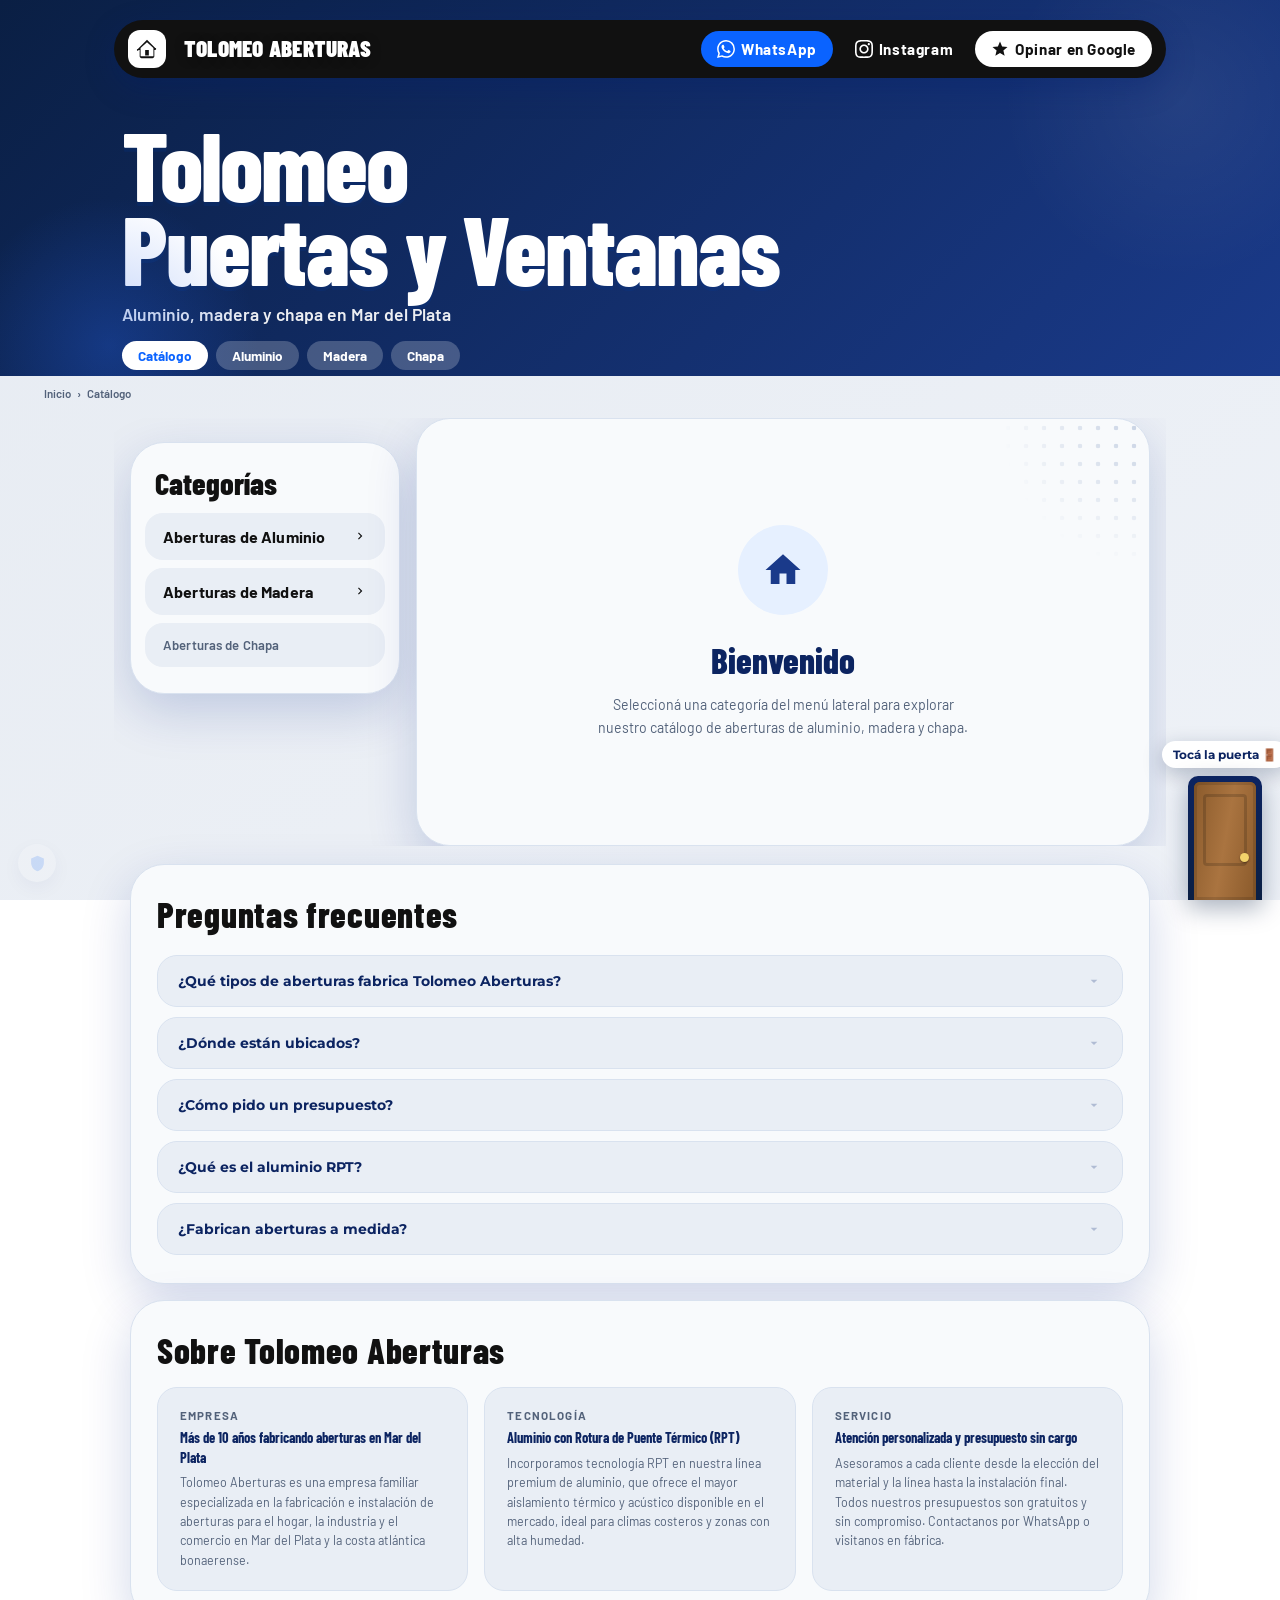
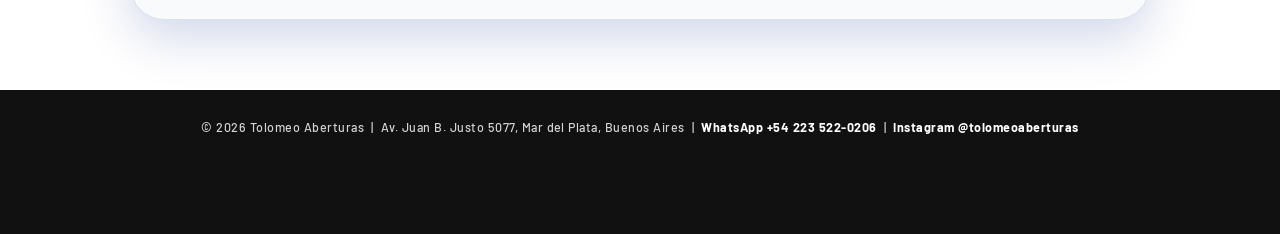
==== commit 9d9c31a6: "Add files via upload" ====
--- a/index.html
+++ b/index.html
@@ -197,10 +197,10 @@
       --blue-50:  #f0f5ff;
       --gold:     #d4a630;
       --white:    #ffffff;
-      --gray-50:  #f8faff;
-      --gray-100: #edf1f9;
+      --gray-50:  #f0f3f8;
+      --gray-100: #e2e8f0;
       --gray-300: #b0bcd4;
-      --gray-500: #6b7a9c;
+      --gray-500: #53627a;
       --gray-700: #2d3a58;
       --shadow-sm: 0 2px 10px rgba(10,31,68,0.08);
       --shadow:    0 6px 28px rgba(10,31,68,0.13);
@@ -211,7 +211,7 @@
     *, *::before, *::after { box-sizing: border-box; margin: 0; padding: 0; }
     body {
       font-family: 'Montserrat', sans-serif;
-      background: var(--gray-50);
+      background: linear-gradient(180deg, #f3f5f9 0%, var(--gray-50) 360px);
       color: var(--gray-700);
       min-height: 100vh;
       overflow-x: hidden;
@@ -317,11 +317,11 @@
     .breadcrumb {
       display: flex; align-items: center; gap: 6px;
       font-size: 0.72rem; font-weight: 600;
-      color: var(--gray-300); list-style: none;
+      color: var(--gray-500); list-style: none;
       flex-wrap: wrap;
     }
     .breadcrumb li + li::before {
-      content: '›'; margin-right: 6px; color: var(--gray-300);
+      content: '›'; margin-right: 6px; color: var(--gray-500);
     }
     .breadcrumb a { color: var(--blue-500); text-decoration: none; }
     .breadcrumb a:hover { text-decoration: underline; }
@@ -339,6 +339,7 @@
     .sidebar {
       position: sticky; top: 24px;
       background: #fff;
+      border: 1px solid #dfe5ee;
       border-radius: var(--radius);
       box-shadow: var(--shadow-sm);
       overflow: hidden; overflow-x: hidden; max-width: 100%;
@@ -434,7 +435,7 @@
       color: var(--blue-800); letter-spacing: 0.02em;
       word-wrap: break-word; word-break: break-word; min-width: 0;
     }
-    .prod-count { font-size: 0.75rem; font-weight: 600; color: var(--gray-300); letter-spacing: 0.06em; white-space: nowrap; }
+    .prod-count { font-size: 0.78rem; font-weight: 600; color: var(--gray-500); letter-spacing: 0.04em; white-space: nowrap; }
 
     .prod-grid {
       display: grid;
@@ -442,7 +443,7 @@
       gap: 20px;
     }
     .prod-card {
-      background: #fff; border-radius: var(--radius);
+      background: #fff; border: 1px solid #dfe5ee; border-radius: var(--radius);
       box-shadow: var(--shadow-sm); overflow: hidden;
       transition: var(--tr); cursor: default;
       display: flex; flex-direction: column; min-height: 0;
@@ -463,7 +464,7 @@
       display: -webkit-box; -webkit-line-clamp: 3; line-clamp: 3; -webkit-box-orient: vertical;
     }
     .prod-caption {
-      font-size: 0.72rem; color: var(--gray-500);
+      font-size: 0.78rem; color: var(--gray-500);
       line-height: 1.4; margin-bottom: 12px;
       font-family: 'Merriweather', serif; font-style: italic; font-weight: 300;
       overflow: hidden; word-wrap: break-word; word-break: break-word;
@@ -484,10 +485,10 @@
     .state-icon svg { width: 42px; height: 42px; fill: var(--blue-700); }
     .state-welcome h2 { font-size: 1.5rem; font-weight: 800; color: var(--blue-800); margin-bottom: 12px; }
     .state-welcome p { font-size: 0.88rem; color: var(--gray-500); max-width: 380px; line-height: 1.65; margin: 0 auto; }
-    .state-empty { text-align: center; padding: 60px 20px; color: var(--gray-300); }
+    .state-empty { text-align: center; padding: 60px 20px; color: var(--gray-500); }
     .state-empty svg { width: 56px; height: 56px; fill: var(--gray-100); margin-bottom: 14px; }
     .state-empty p { font-size: 0.85rem; font-weight: 600; }
-    .loading { display: flex; align-items: center; justify-content: center; gap: 12px; padding: 60px; color: var(--gray-300); font-size: 0.85rem; font-weight: 600; }
+    .loading { display: flex; align-items: center; justify-content: center; gap: 12px; padding: 60px; color: var(--gray-500); font-size: 0.85rem; font-weight: 600; }
     .spinner { width: 22px; height: 22px; border-radius: 50%; border: 2.5px solid var(--gray-100); border-top-color: var(--blue-500); animation: spin 0.75s linear infinite; }
     @keyframes spin { to { transform: rotate(360deg); } }
 
@@ -503,7 +504,7 @@
     }
     .faq-list { display: flex; flex-direction: column; gap: 10px; }
     .faq-item {
-      background: #fff; border-radius: var(--radius);
+      background: #fff; border: 1px solid #dfe5ee; border-radius: var(--radius);
       box-shadow: var(--shadow-sm); overflow: hidden;
     }
     .faq-q {
@@ -544,11 +545,11 @@
       gap: 16px;
     }
     .press-card {
-      background: #fff; border-radius: var(--radius);
+      background: #fff; border: 1px solid #dfe5ee; border-radius: var(--radius);
       box-shadow: var(--shadow-sm); padding: 20px 22px;
       border-left: 3px solid var(--blue-500);
     }
-    .press-card .press-date { font-size: 0.68rem; font-weight: 700; color: var(--gray-300); letter-spacing: 0.12em; text-transform: uppercase; margin-bottom: 6px; }
+    .press-card .press-date { font-size: 0.72rem; font-weight: 700; color: var(--gray-500); letter-spacing: 0.1em; text-transform: uppercase; margin-bottom: 6px; }
     .press-card h3 { font-size: 0.9rem; font-weight: 700; color: var(--blue-800); margin-bottom: 6px; line-height: 1.35; }
     .press-card p { font-size: 0.78rem; color: var(--gray-500); line-height: 1.55; }
 
@@ -581,7 +582,7 @@
       .layout { grid-template-columns: 240px 1fr; gap: 20px; }
       .prod-grid { grid-template-columns: repeat(auto-fill, minmax(160px, 1fr)); }
       .prod-title { font-size: 0.8rem; }
-      .prod-caption { font-size: 0.7rem; }
+      .prod-caption { font-size: 0.74rem; }
     }
     @media (max-width: 768px) {
       .layout { grid-template-columns: 1fr; }
@@ -592,7 +593,7 @@
       .prod-card img { height: 150px; }
       .prod-info { padding: 12px 10px; }
       .prod-title { font-size: 0.75rem; }
-      .prod-caption { font-size: 0.68rem; }
+      .prod-caption { font-size: 0.72rem; }
       .prod-price { font-size: 0.85rem; padding: 3px 8px; }
       .press-cards { grid-template-columns: 1fr; }
     }
@@ -608,7 +609,7 @@
       .prod-card img { height: 120px; }
       .prod-info { padding: 10px 8px; }
       .prod-title { font-size: 0.7rem; margin-bottom: 4px; }
-      .prod-caption { font-size: 0.65rem; margin-bottom: 8px; }
+      .prod-caption { font-size: 0.68rem; margin-bottom: 8px; }
       .prod-price { font-size: 0.8rem; padding: 2px 6px; }
       .prod-header { padding-bottom: 12px; margin-bottom: 16px; }
       .prod-header h2 { font-size: 1.1rem; }
@@ -677,12 +678,13 @@
       </button>
     </div>
   </div>
+  <div class="lab-hero"><h2>Tolomeo<br>Puertas y Ventanas</h2><p>Aluminio, madera y chapa en Mar del Plata</p></div>
   <div class="header-bar">
     <div class="header-bar-inner">
-      <span class="bar-tag active">Catálogo</span>
-      <span class="bar-tag">Aluminio</span>
-      <span class="bar-tag">Madera</span>
-      <span class="bar-tag">Chapa</span>
+      <button type="button" class="bar-tag active" data-target="catalogo" aria-pressed="true" onclick="navigateCatalog('catalogo')">Catálogo</button>
+      <button type="button" class="bar-tag" data-target="aluminio" aria-pressed="false" onclick="navigateCatalog('aluminio')">Aluminio</button>
+      <button type="button" class="bar-tag" data-target="madera" aria-pressed="false" onclick="navigateCatalog('madera')">Madera</button>
+      <button type="button" class="bar-tag" data-target="chapa" aria-pressed="false" onclick="navigateCatalog('chapa')">Chapa</button>
     </div>
   </div>
 </header>
@@ -760,7 +762,7 @@
 
         <!-- MADERA -->
         <li role="treeitem" aria-expanded="false">
-          <button class="acc-btn" onclick="toggleL1(this)" aria-expanded="false">
+          <button class="acc-btn" id="btn-madera" onclick="toggleL1(this)" aria-expanded="false">
             <span>Aberturas de Madera</span>
             <svg class="chevron" viewBox="0 0 24 24" aria-hidden="true"><path d="M8.59 16.59L13.17 12 8.59 7.41 10 6l6 6-6 6z"/></svg>
           </button>
@@ -775,7 +777,7 @@
 
         <!-- CHAPA -->
         <li role="treeitem">
-          <button class="acc-btn leaf-dir" onclick="selectCatBtn(this,'chapa','Aberturas de Chapa')">
+          <button class="acc-btn leaf-dir" id="btn-chapa" onclick="selectCatBtn(this,'chapa','Aberturas de Chapa')">
             <span>Aberturas de Chapa</span>
           </button>
         </li>
@@ -990,6 +992,35 @@
   }
 }
 
+function navigateCatalog(target) {
+  document.querySelectorAll('.bar-tag').forEach(button => {
+    const isActive = button.dataset.target === target;
+    button.classList.toggle('active', isActive);
+    button.setAttribute('aria-pressed', String(isActive));
+  });
+
+  const catalog = document.getElementById('catalogo');
+  if (target === 'catalogo') {
+    catalog.scrollIntoView({ behavior: 'smooth', block: 'start' });
+    return;
+  }
+
+  const categoryButtonId = { aluminio: 'btn-alu', madera: 'btn-madera', chapa: 'btn-chapa' }[target];
+  const categoryButton = categoryButtonId && document.getElementById(categoryButtonId);
+  if (!categoryButton) {
+    console.error(`No se encontró la categoría del catálogo: ${target}`);
+    return;
+  }
+
+  if (target === 'chapa') {
+    selectCatBtn(categoryButton, 'chapa', 'Aberturas de Chapa');
+  } else if (!categoryButton.classList.contains('open')) {
+    toggleL1(categoryButton);
+  }
+
+  catalog.scrollIntoView({ behavior: 'smooth', block: 'start' });
+}
+
 /* — Accordion Level 2 — */
 function toggleL2(btn) {
   const body = btn.nextElementSibling;
@@ -1176,7 +1207,7 @@
       const cfg = cfgDoc.data();
       if (cfg.pageTitle)    document.title = cfg.pageTitle;
       if (cfg.brandTitle) { const h = document.querySelector('.brand-text h1'); if (h) h.textContent = cfg.brandTitle; }
-      if (cfg.bgColor)      document.body.style.background = cfg.bgColor;
+      if (cfg.bgColor)      document.documentElement.style.setProperty('--page-bg-color', cfg.bgColor);
       if (cfg.textColor)    document.body.style.color = cfg.textColor;
       if (cfg.baseFontSize) document.documentElement.style.fontSize = cfg.baseFontSize + 'px';
     }
@@ -1198,5 +1229,8 @@
 
 applySiteConfig();
 </script>
+<link rel="stylesheet" href="tema-lab.css">
+<script src="mascota.js" defer></script>
+<script src="yeti-juegos.js" defer></script>
 </body>
 </html>
--- a/tema-lab.css
+++ b/tema-lab.css
@@ -0,0 +1,70 @@
+@import url('https://fonts.googleapis.com/css2?family=Barlow:wght@500;600;700&family=Barlow+Condensed:wght@700;800&display=swap');
+:root{--ink:#111;--sky:#0a63ff;--soft:#e9eef5;--card:0 18px 50px rgba(0,40,140,.18)}
+body{font-family:'Barlow',sans-serif;color:var(--ink);background:linear-gradient(145deg,color-mix(in srgb,var(--page-bg-color,#f0f3f8) 74%,#cbd5e1),color-mix(in srgb,var(--page-bg-color,#f0f3f8) 90%,#dce5ef)) fixed;min-height:100vh}
+h1,h2,h3,.lab-hero h2,.sidebar-header span,.prod-header h2{font-family:'Barlow Condensed',sans-serif;font-weight:800}
+
+/* barra negra flotante */
+header{background:linear-gradient(135deg,#0a1f44,#1a3a8a);box-shadow:none;border:0;padding:20px 16px 0}
+.header-top{max-width:1052px;margin:0 auto;background:var(--ink);border-radius:30px;padding:10px 14px 10px 14px;display:flex;align-items:center;justify-content:space-between;gap:12px;flex-wrap:wrap;box-shadow:0 10px 30px rgba(0,30,110,.3)}
+.brand-icon{width:38px;height:38px;border-radius:12px;background:#fff;display:flex;align-items:center;justify-content:center}
+.brand-icon svg{fill:var(--ink);width:22px;height:22px}
+.brand-text h1{font-size:1.45rem;color:#fff;letter-spacing:.01em;line-height:1}
+.brand-text p{display:none}
+.header-actions{display:flex;gap:6px;flex-wrap:wrap}
+.btn-contact{background:transparent;color:#fff;border:0;border-radius:999px;padding:9px 16px;font:700 .95rem 'Barlow',sans-serif;box-shadow:none;display:inline-flex;align-items:center;gap:6px;transition:transform .15s,background .15s}
+.btn-contact svg{fill:currentColor;width:18px;height:18px}
+.btn-contact:hover{transform:translateY(-1px);background:rgba(255,255,255,.14)}
+.btn-wa,.btn-wa:hover{background:var(--sky);color:#fff}
+.btn-review,.btn-review:hover{background:#fff;color:var(--ink)}
+
+/* título grande */
+.lab-hero{max-width:1052px;margin:44px auto 0;padding:0 8px;color:#fff}
+.lab-hero h2{font-size:clamp(52px,9vw,96px);line-height:.88;letter-spacing:-.02em;color:#fff;text-shadow:0 4px 0 rgba(0,60,160,.18)}
+.lab-hero p{margin-top:12px;font-weight:600;font-size:1.1rem;opacity:.92}
+.header-bar{background:none;border:0}
+.header-bar-inner{max-width:1052px;margin:0 auto;padding:16px 8px 6px;display:flex;gap:8px;flex-wrap:wrap}
+.bar-tag{background:rgba(255,255,255,.22);color:#fff;border:0;border-radius:999px;padding:6px 16px;font:700 .85rem 'Barlow',sans-serif;letter-spacing:0;text-transform:none;cursor:pointer;transition:transform .15s,background .15s}
+.bar-tag:hover{background:rgba(255,255,255,.34);transform:translateY(-1px)}
+.bar-tag:focus-visible{outline:3px solid #fff;outline-offset:3px}
+.bar-tag.active{background:#fff;color:var(--sky)}
+.breadcrumb-wrap{background:none;border:0}
+.breadcrumb,.breadcrumb li,.breadcrumb a{color:#53627a}
+
+/* tarjetas blancas */
+.layout{max-width:1052px;margin:18px auto;padding:0 16px;gap:16px;background:none}
+.sidebar,main#main,.faq-section,.press-section{background:#f8fafc;border:1px solid #d9e2ef;border-radius:34px;box-shadow:var(--card);overflow:hidden}
+main#main{position:relative;padding:26px}
+main#main::before{content:"";position:absolute;top:0;right:0;width:150px;height:150px;pointer-events:none;background:radial-gradient(#c5d0e2 2px,transparent 2.6px) 0 0/18px 18px;-webkit-mask:radial-gradient(circle at top right,#000,transparent 70%);mask:radial-gradient(circle at top right,#000,transparent 70%)}
+.sidebar-header{background:none;color:var(--ink);padding:22px 24px 4px}
+.sidebar-header span{color:var(--ink)}
+.sidebar-header svg{display:none}
+.sidebar-header span{font-size:1.9rem;text-transform:none;letter-spacing:0}
+.sidebar-body{padding:8px 14px 18px}
+.acc1>li{border:0;margin-bottom:8px}
+.acc-btn{background:var(--soft);color:var(--ink);border-radius:18px;padding:14px 18px;font:700 1rem 'Barlow',sans-serif}
+.acc-btn:hover{background:#e4e9f3}
+.acc-btn.open{background:var(--ink);color:#fff}
+.acc2-btn,.leaf{border-radius:14px;font-weight:600}
+.leaf.sel,.acc-btn.leaf-dir.sel{background:var(--sky);color:#fff}
+.prod-header h2{font-size:2.2rem;color:var(--ink)}
+.prod-grid{gap:16px}
+.prod-card{background:var(--soft);border:1px solid #d9e2ef;border-radius:24px;box-shadow:none;overflow:hidden;transition:transform .2s}
+.prod-card:hover{transform:translateY(-4px)}
+.prod-price{color:var(--sky);font-weight:800}
+.state-icon{background:#e6f0ff}
+.state-welcome h2{font-size:2.2rem}
+
+/* preguntas y novedades */
+.faq-section,.press-section{max-width:1020px;margin:16px auto;padding:28px 26px}
+.faq-section h2,.press-section h2{font-size:2.2rem;color:var(--ink)}
+.faq-item,.press-card{background:var(--soft);border:1px solid #d9e2ef;border-radius:20px;box-shadow:none}
+footer{background:var(--ink);color:rgba(255,255,255,.82);text-align:center;padding:30px 16px 100px}
+footer a{color:#fff;font-weight:700}
+.admin-fab{left:18px;right:auto;bottom:18px;background:#fff;box-shadow:0 6px 20px rgba(0,30,110,.3)}
+.admin-fab svg{fill:var(--sky)}
+
+@media(max-width:760px){
+  .header-top{border-radius:24px}
+  .lab-hero{margin-top:30px}
+  .faq-section,.press-section{margin:14px 16px;padding:22px 18px;border-radius:28px}
+}
